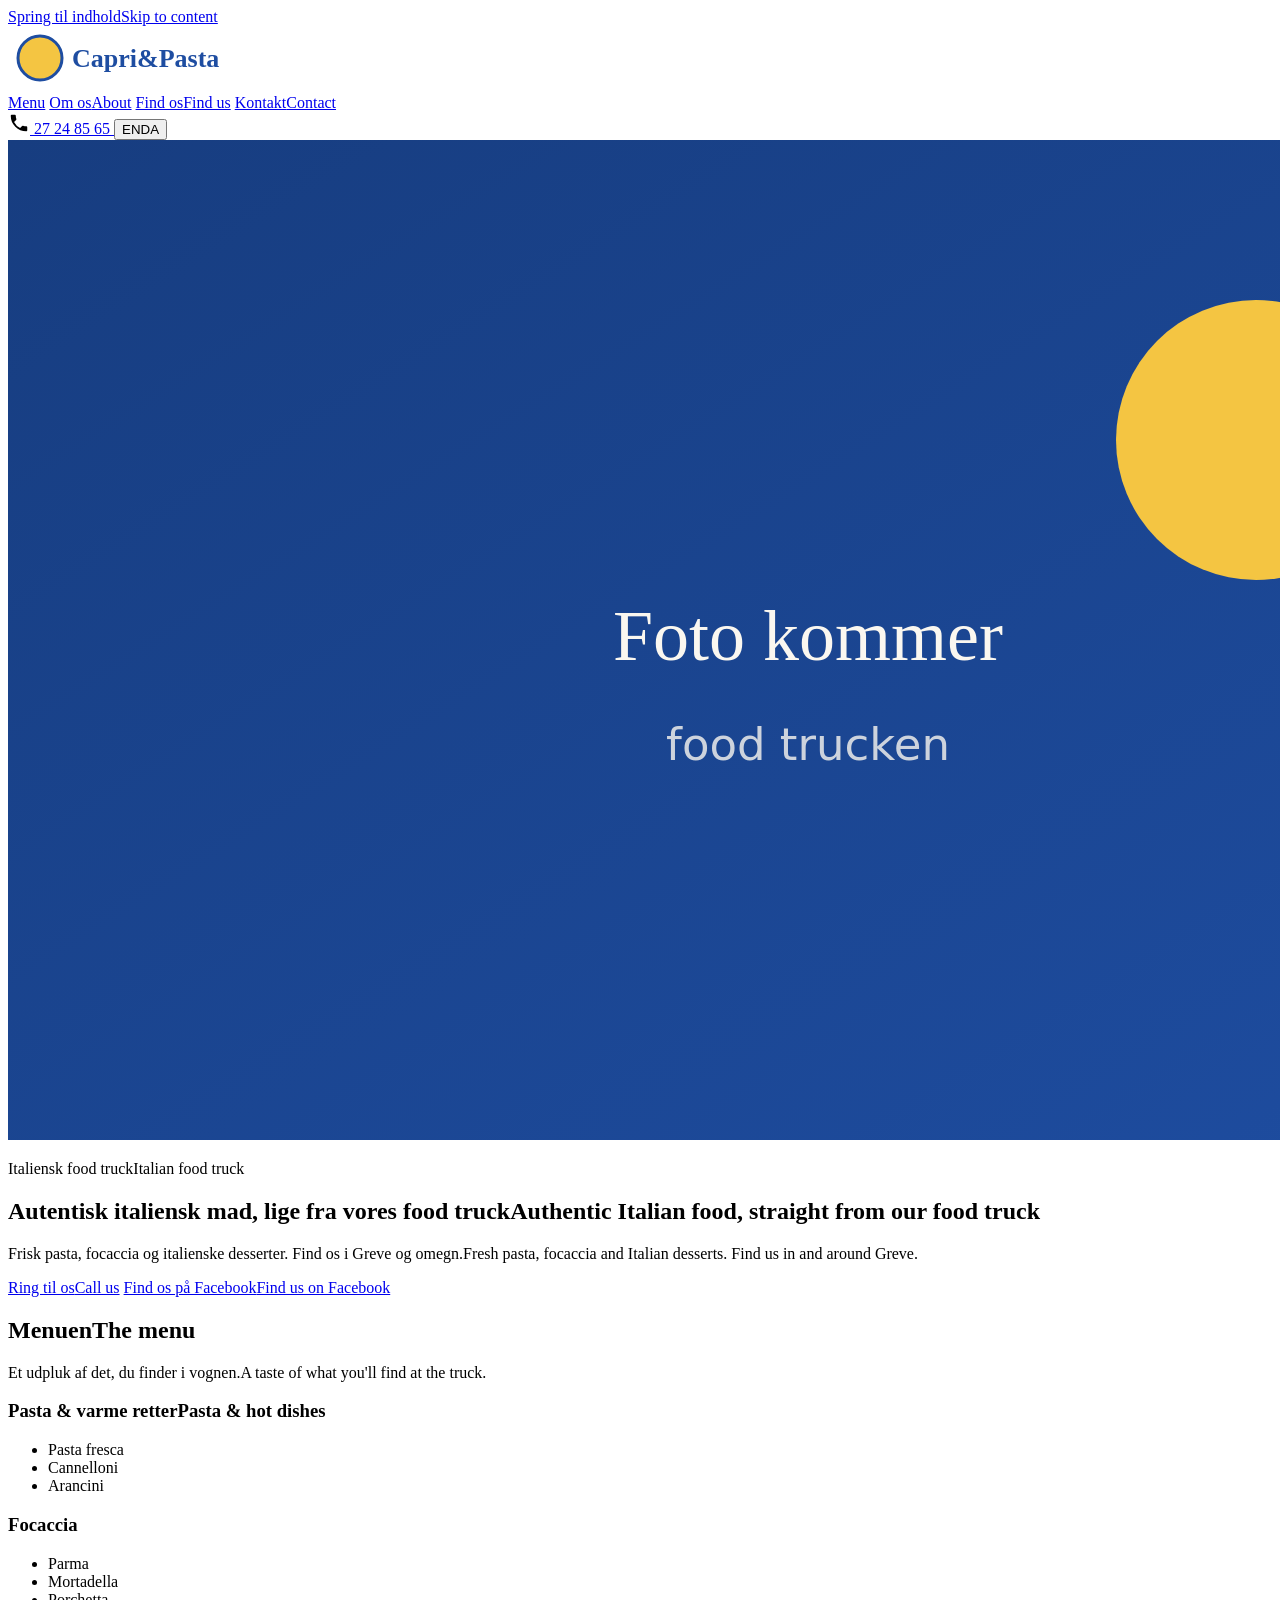
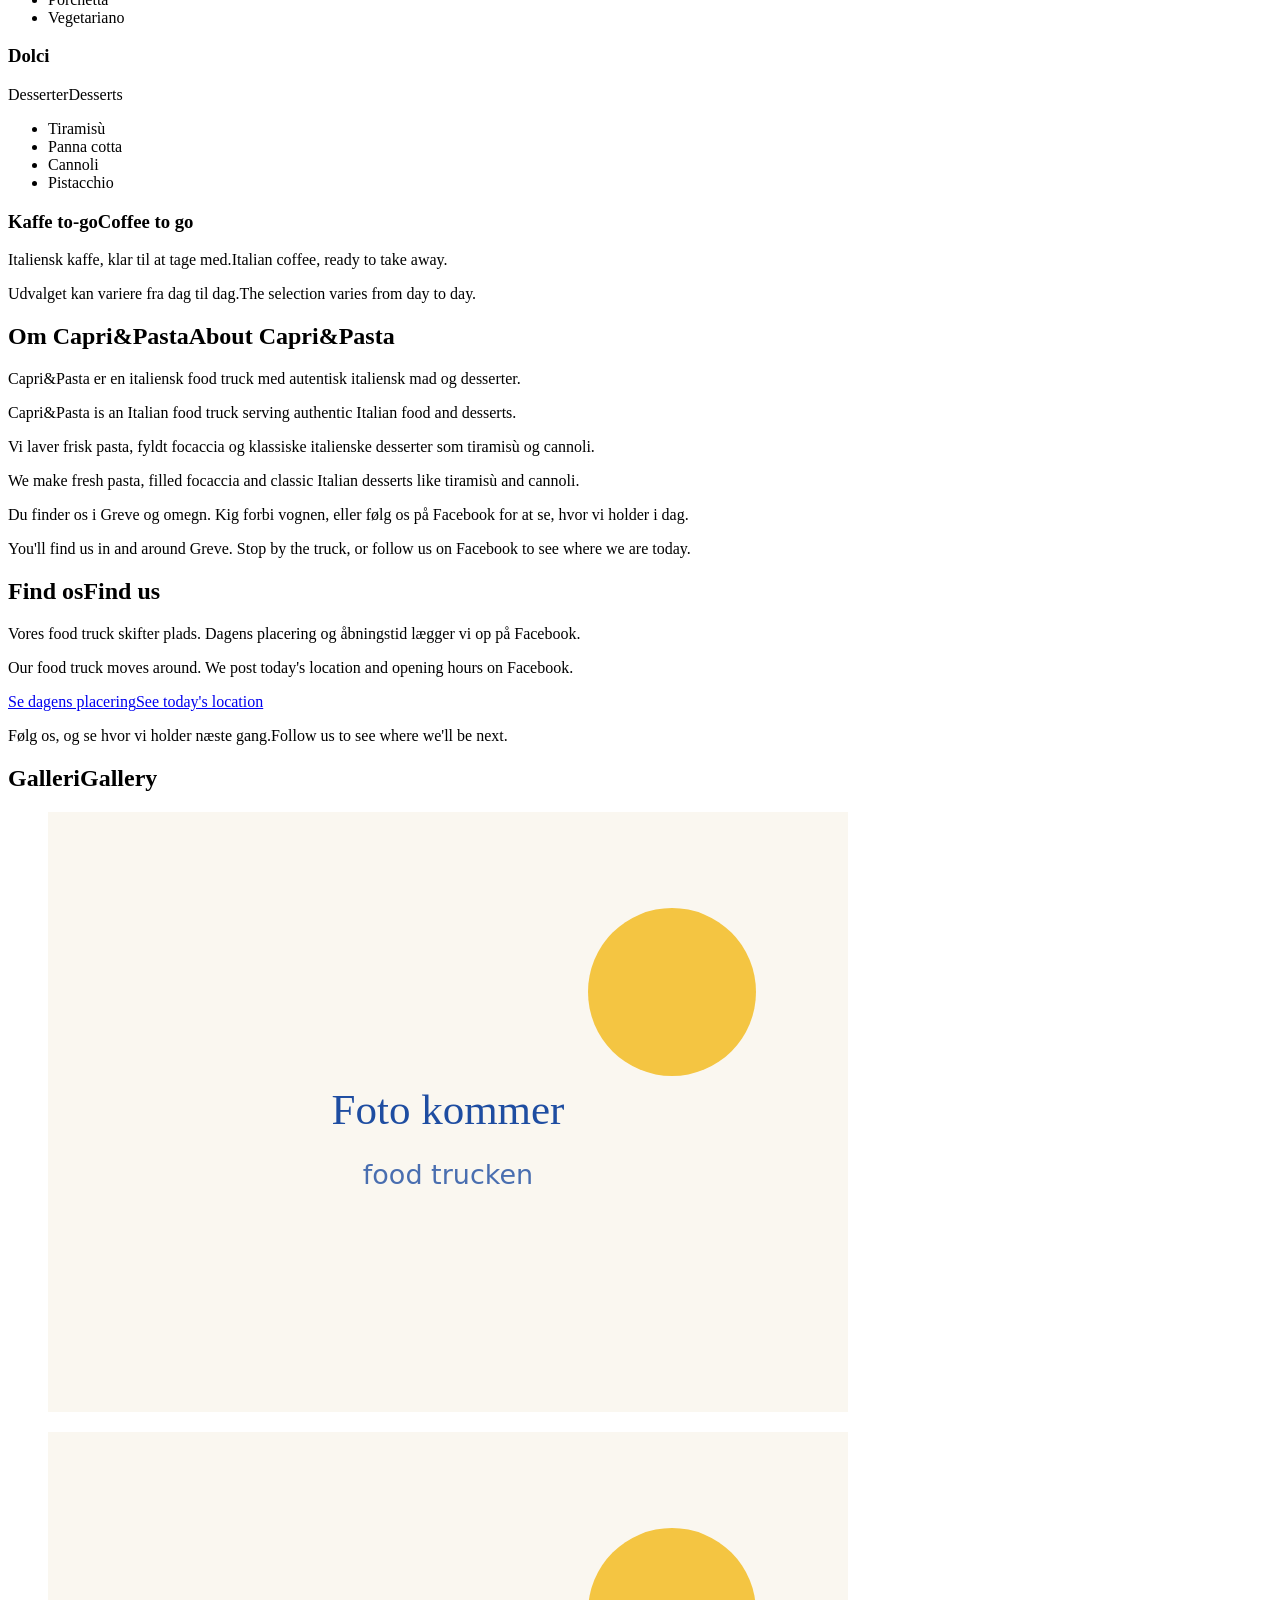
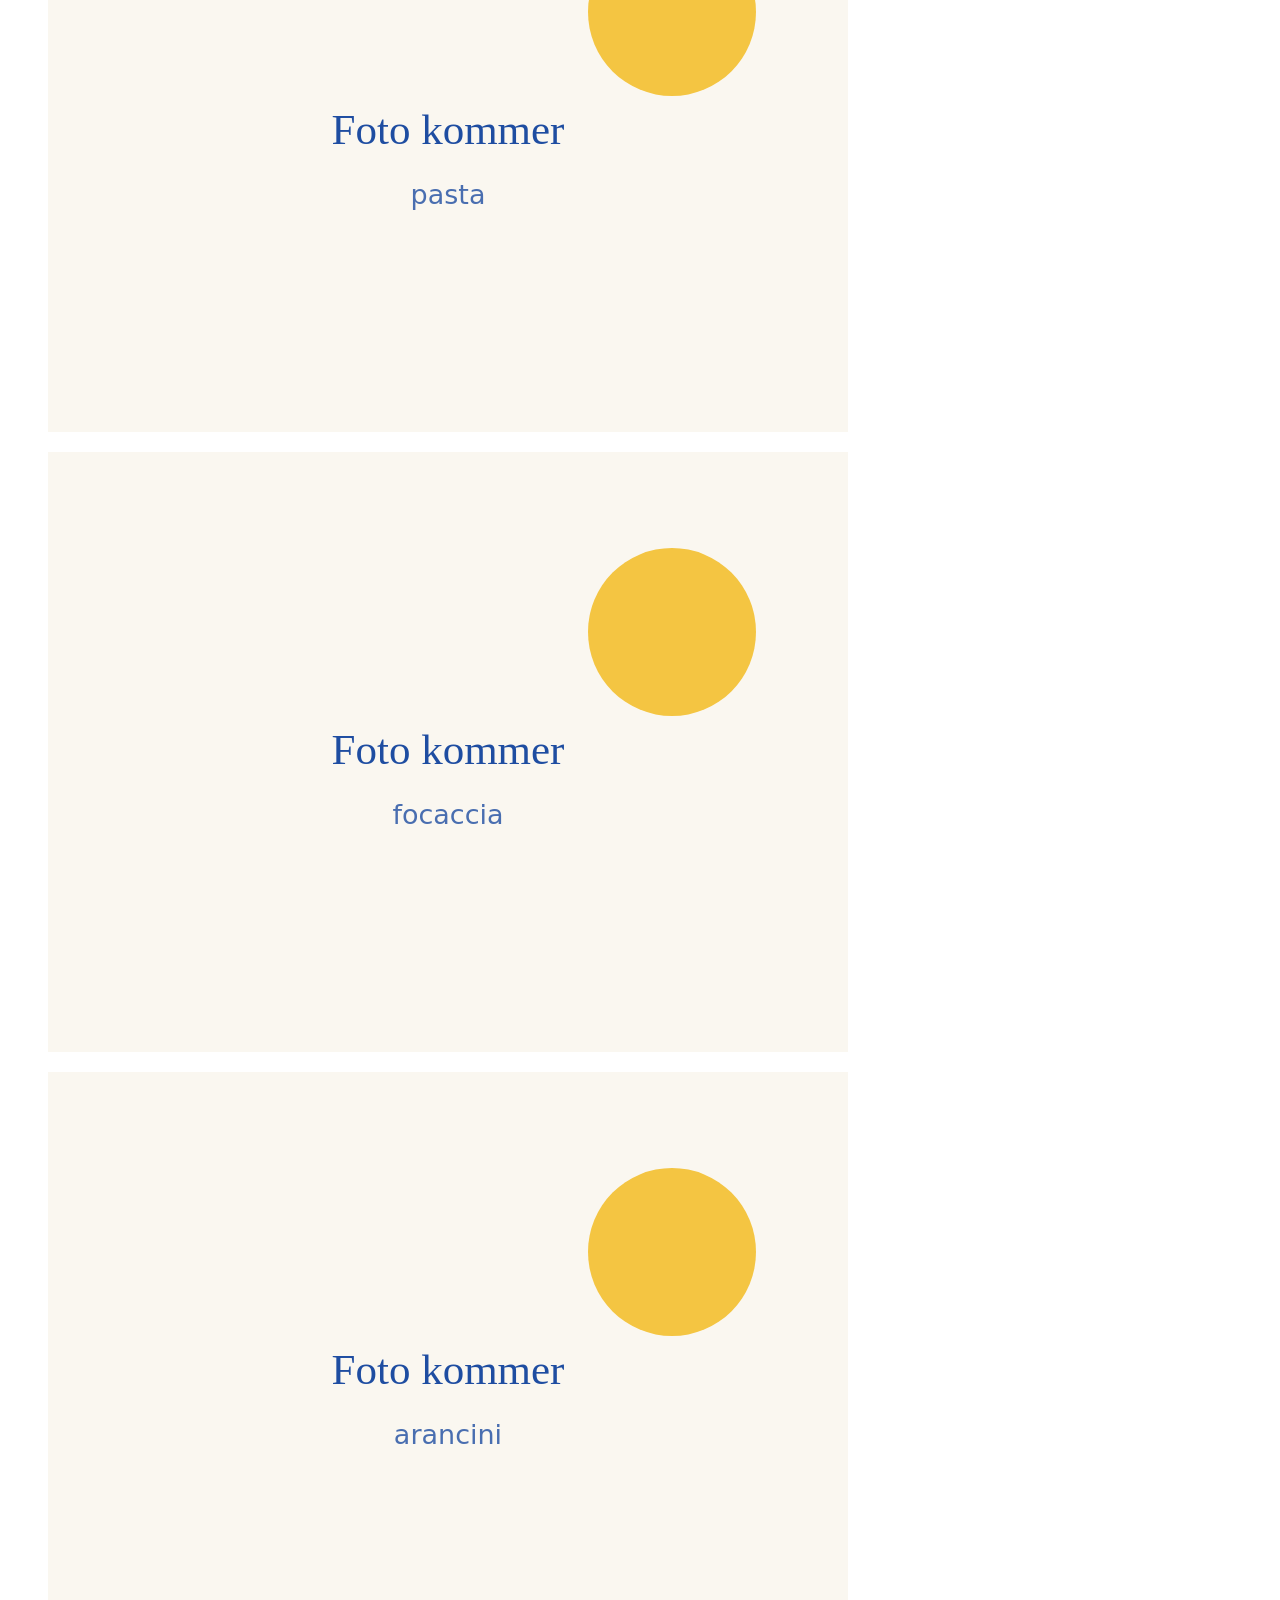
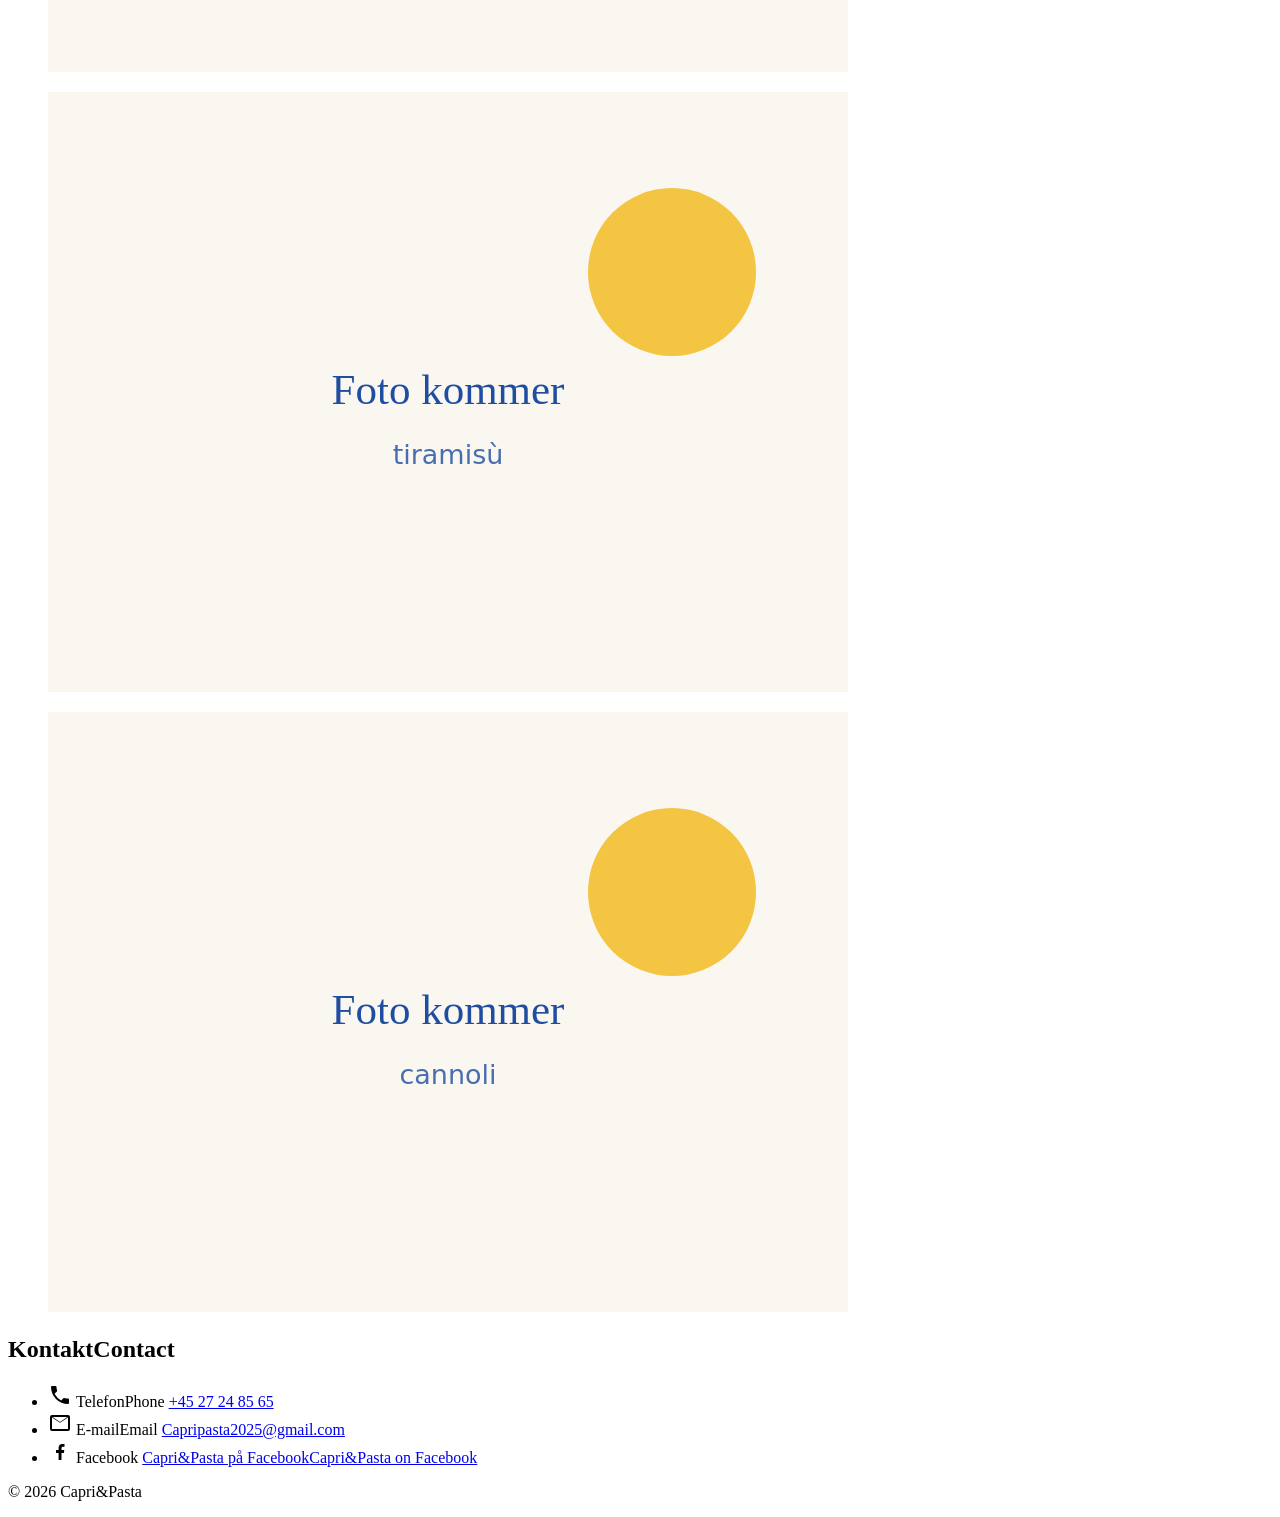
==== index.html @ 18b712d0 "feat: add bilingual landing page markup Co-Authored-By: Claude Fable 5.1 <noreply@anthropic.com>" ====
<!DOCTYPE html>
<html lang="da">
<head>
  <meta charset="utf-8">
  <meta name="viewport" content="width=device-width, initial-scale=1">
  <script>
    (function () {
      var l = null;
      try { l = localStorage.getItem('capripasta-lang'); } catch (e) {}
      if (l !== 'da' && l !== 'en') {
        l = (navigator.language || '').toLowerCase().indexOf('da') === 0 ? 'da' : 'en';
      }
      document.documentElement.lang = l;
    })();
  </script>
  <title data-da="Capri&amp;Pasta · Italiensk food truck i Greve og omegn" data-en="Capri&amp;Pasta · Italian food truck in and around Greve">Capri&amp;Pasta · Italiensk food truck i Greve og omegn</title>
  <meta name="description" content="Autentisk italiensk mad og desserter fra vores food truck. Frisk pasta, focaccia, tiramisù og kaffe to-go. Find dagens placering på Facebook." data-da="Autentisk italiensk mad og desserter fra vores food truck. Frisk pasta, focaccia, tiramisù og kaffe to-go. Find dagens placering på Facebook." data-en="Authentic Italian food and desserts from our food truck. Fresh pasta, focaccia, tiramisù and coffee to go. Find today's location on Facebook." data-i18n-attr="content">
  <meta name="theme-color" content="#1e4da1">
  <link rel="canonical" href="https://rado81.github.io/CapriOgPasta/">
  <link rel="icon" href="assets/img/favicon.svg" type="image/svg+xml">
  <meta property="og:type" content="website">
  <meta property="og:title" content="Capri&amp;Pasta · Italiensk food truck i Greve og omegn">
  <meta property="og:description" content="Autentisk italiensk mad og desserter fra vores food truck. Frisk pasta, focaccia, tiramisù og kaffe to-go. Find dagens placering på Facebook.">
  <meta property="og:url" content="https://rado81.github.io/CapriOgPasta/">
  <meta property="og:image" content="https://rado81.github.io/CapriOgPasta/assets/img/og-image.png">
  <meta property="og:image:width" content="1200">
  <meta property="og:image:height" content="630">
  <meta property="og:locale" content="da_DK">
  <meta property="og:locale:alternate" content="en_GB">
  <meta name="twitter:card" content="summary_large_image">
  <link rel="stylesheet" href="styles.css">
  <script src="script.js" defer></script>
  <script type="application/ld+json">
  {
    "@context": "https://schema.org",
    "@type": "FoodEstablishment",
    "name": "Capri&Pasta",
    "servesCuisine": "Italian",
    "telephone": "+4527248565",
    "email": "Capripasta2025@gmail.com",
    "url": "https://rado81.github.io/CapriOgPasta/",
    "image": "https://rado81.github.io/CapriOgPasta/assets/img/og-image.png",
    "areaServed": "Greve, Denmark",
    "sameAs": ["https://www.facebook.com/p/CapriPasta-61577987039291/"]
  }
  </script>
</head>
<body id="top">
  <a class="skip-link" href="#main"><span lang="da">Spring til indhold</span><span lang="en">Skip to content</span></a>
  <div class="tricolore" aria-hidden="true"></div>

  <header class="site-header">
    <div class="container header-inner">
      <a class="brand" href="#top"><img src="assets/img/logo.svg" alt="Capri&amp;Pasta" width="240" height="64"></a>
      <nav class="site-nav" aria-label="Menu">
        <a href="#menu">Menu</a>
        <a href="#om-os"><span lang="da">Om os</span><span lang="en">About</span></a>
        <a href="#find-os"><span lang="da">Find os</span><span lang="en">Find us</span></a>
        <a href="#kontakt"><span lang="da">Kontakt</span><span lang="en">Contact</span></a>
      </nav>
      <div class="header-actions">
        <a class="phone-link" href="tel:+4527248565">
          <svg class="icon" aria-hidden="true" viewBox="0 0 24 24" width="22" height="22"><path d="M6.6 10.8a15.1 15.1 0 0 0 6.6 6.6l2.2-2.2a1 1 0 0 1 1-.25 11.4 11.4 0 0 0 3.6.6 1 1 0 0 1 1 1V20a1 1 0 0 1-1 1A17 17 0 0 1 3 4a1 1 0 0 1 1-1h3.5a1 1 0 0 1 1 1 11.4 11.4 0 0 0 .6 3.6 1 1 0 0 1-.25 1z"/></svg>
          <span class="phone-text">27 24 85 65</span>
        </a>
        <button id="lang-toggle" class="lang-toggle" type="button" aria-label="Switch to English" data-da="Switch to English" data-en="Skift til dansk" data-i18n-attr="aria-label"><span lang="da">EN</span><span lang="en">DA</span></button>
      </div>
    </div>
  </header>

  <main id="main">
    <section class="hero" aria-labelledby="hero-title">
      <img class="hero-img" src="assets/img/hero.svg" alt="Capri&amp;Pasta food trucken" data-da="Capri&amp;Pasta food trucken" data-en="The Capri&amp;Pasta food truck" data-i18n-attr="alt" width="1600" height="1000">
      <div class="hero-overlay" aria-hidden="true"></div>
      <div class="container hero-content">
        <p class="eyebrow"><span lang="da">Italiensk food truck</span><span lang="en">Italian food truck</span></p>
        <h1 id="hero-title"><span lang="da">Autentisk italiensk mad, lige fra vores food truck</span><span lang="en">Authentic Italian food, straight from our food truck</span></h1>
        <p class="hero-sub"><span lang="da">Frisk pasta, focaccia og italienske desserter. Find os i Greve og omegn.</span><span lang="en">Fresh pasta, focaccia and Italian desserts. Find us in and around Greve.</span></p>
        <div class="hero-actions">
          <a class="btn btn-primary" href="tel:+4527248565"><span lang="da">Ring til os</span><span lang="en">Call us</span></a>
          <a class="btn btn-secondary" href="https://www.facebook.com/p/CapriPasta-61577987039291/" target="_blank" rel="noopener"><span lang="da">Find os på Facebook</span><span lang="en">Find us on Facebook</span></a>
        </div>
      </div>
    </section>

    <section id="menu" class="section section-menu" aria-labelledby="menu-title">
      <div class="container">
        <h2 id="menu-title"><span lang="da">Menuen</span><span lang="en">The menu</span></h2>
        <p class="section-intro"><span lang="da">Et udpluk af det, du finder i vognen.</span><span lang="en">A taste of what you'll find at the truck.</span></p>
        <div class="menu-grid">
          <article class="card">
            <h3><span lang="da">Pasta &amp; varme retter</span><span lang="en">Pasta &amp; hot dishes</span></h3>
            <ul class="dish-list">
              <li>Pasta fresca</li>
              <li>Cannelloni</li>
              <li>Arancini</li>
            </ul>
          </article>
          <article class="card">
            <h3>Focaccia</h3>
            <ul class="dish-list">
              <li>Parma</li>
              <li>Mortadella</li>
              <li>Porchetta</li>
              <li>Vegetariano</li>
            </ul>
          </article>
          <article class="card">
            <h3>Dolci</h3>
            <p class="card-subtitle"><span lang="da">Desserter</span><span lang="en">Desserts</span></p>
            <ul class="dish-list">
              <li>Tiramisù</li>
              <li>Panna cotta</li>
              <li>Cannoli</li>
              <li>Pistacchio</li>
            </ul>
          </article>
          <article class="card">
            <h3><span lang="da">Kaffe to-go</span><span lang="en">Coffee to go</span></h3>
            <p><span lang="da">Italiensk kaffe, klar til at tage med.</span><span lang="en">Italian coffee, ready to take away.</span></p>
          </article>
        </div>
        <p class="footnote"><span lang="da">Udvalget kan variere fra dag til dag.</span><span lang="en">The selection varies from day to day.</span></p>
      </div>
    </section>

    <section id="om-os" class="section section-about" aria-labelledby="about-title">
      <div class="container narrow">
        <h2 id="about-title"><span lang="da">Om Capri&amp;Pasta</span><span lang="en">About Capri&amp;Pasta</span></h2>
        <p lang="da">Capri&amp;Pasta er en italiensk food truck med autentisk italiensk mad og desserter.</p>
        <p lang="en">Capri&amp;Pasta is an Italian food truck serving authentic Italian food and desserts.</p>
        <p lang="da">Vi laver frisk pasta, fyldt focaccia og klassiske italienske desserter som tiramisù og cannoli.</p>
        <p lang="en">We make fresh pasta, filled focaccia and classic Italian desserts like tiramisù and cannoli.</p>
        <p lang="da">Du finder os i Greve og omegn. Kig forbi vognen, eller følg os på Facebook for at se, hvor vi holder i dag.</p>
        <p lang="en">You'll find us in and around Greve. Stop by the truck, or follow us on Facebook to see where we are today.</p>
        <!-- Confirm with the owner before enabling these two lines (private events / arrangement):
        <p lang="da">Vi kommer også gerne ud til dit arrangement. Ring eller skriv til os.</p>
        <p lang="en">We also come out to private events. Call or write to us.</p>
        -->
      </div>
    </section>

    <section id="find-os" class="section section-find" aria-labelledby="find-title">
      <div class="container narrow center">
        <h2 id="find-title"><span lang="da">Find os</span><span lang="en">Find us</span></h2>
        <p lang="da">Vores food truck skifter plads. Dagens placering og åbningstid lægger vi op på Facebook.</p>
        <p lang="en">Our food truck moves around. We post today's location and opening hours on Facebook.</p>
        <a class="btn btn-primary" href="https://www.facebook.com/p/CapriPasta-61577987039291/" target="_blank" rel="noopener"><span lang="da">Se dagens placering</span><span lang="en">See today's location</span></a>
        <p class="small"><span lang="da">Følg os, og se hvor vi holder næste gang.</span><span lang="en">Follow us to see where we'll be next.</span></p>
      </div>
    </section>

    <section id="galleri" class="section section-gallery" aria-labelledby="gallery-title">
      <div class="container">
        <h2 id="gallery-title"><span lang="da">Galleri</span><span lang="en">Gallery</span></h2>
        <div class="gallery-grid">
          <figure><img src="assets/img/gallery-1.svg" alt="Capri&amp;Pasta food trucken" data-da="Capri&amp;Pasta food trucken" data-en="The Capri&amp;Pasta food truck" data-i18n-attr="alt" width="800" height="600" loading="lazy"></figure>
          <figure><img src="assets/img/gallery-2.svg" alt="Frisk pasta" data-da="Frisk pasta" data-en="Fresh pasta" data-i18n-attr="alt" width="800" height="600" loading="lazy"></figure>
          <figure><img src="assets/img/gallery-3.svg" alt="Focaccia" width="800" height="600" loading="lazy"></figure>
          <figure><img src="assets/img/gallery-4.svg" alt="Arancini" width="800" height="600" loading="lazy"></figure>
          <figure><img src="assets/img/gallery-5.svg" alt="Tiramisù" width="800" height="600" loading="lazy"></figure>
          <figure><img src="assets/img/gallery-6.svg" alt="Cannoli" width="800" height="600" loading="lazy"></figure>
        </div>
      </div>
    </section>

    <section id="kontakt" class="section section-contact" aria-labelledby="contact-title">
      <div class="container narrow">
        <h2 id="contact-title"><span lang="da">Kontakt</span><span lang="en">Contact</span></h2>
        <ul class="contact-list">
          <li>
            <svg class="icon" aria-hidden="true" viewBox="0 0 24 24" width="24" height="24"><path d="M6.6 10.8a15.1 15.1 0 0 0 6.6 6.6l2.2-2.2a1 1 0 0 1 1-.25 11.4 11.4 0 0 0 3.6.6 1 1 0 0 1 1 1V20a1 1 0 0 1-1 1A17 17 0 0 1 3 4a1 1 0 0 1 1-1h3.5a1 1 0 0 1 1 1 11.4 11.4 0 0 0 .6 3.6 1 1 0 0 1-.25 1z"/></svg>
            <span class="contact-label"><span lang="da">Telefon</span><span lang="en">Phone</span></span>
            <a href="tel:+4527248565">+45 27 24 85 65</a>
          </li>
          <li>
            <svg class="icon" aria-hidden="true" viewBox="0 0 24 24" width="24" height="24"><path d="M2 6a2 2 0 0 1 2-2h16a2 2 0 0 1 2 2v12a2 2 0 0 1-2 2H4a2 2 0 0 1-2-2V6zm2 .4V18h16V6.4l-8 5.3-8-5.3zM4.6 6l7.4 4.9L19.4 6H4.6z"/></svg>
            <span class="contact-label"><span lang="da">E-mail</span><span lang="en">Email</span></span>
            <a href="mailto:Capripasta2025@gmail.com">Capripasta2025@gmail.com</a>
          </li>
          <li>
            <svg class="icon" aria-hidden="true" viewBox="0 0 24 24" width="24" height="24"><path d="M13.5 21v-7h2.4l.4-3h-2.8V9.2c0-.9.3-1.5 1.5-1.5h1.5V5.1c-.3 0-1.2-.1-2.2-.1-2.2 0-3.7 1.3-3.7 3.8V11H8v3h2.6v7h2.9z"/></svg>
            <span class="contact-label">Facebook</span>
            <a href="https://www.facebook.com/p/CapriPasta-61577987039291/" target="_blank" rel="noopener"><span lang="da">Capri&amp;Pasta på Facebook</span><span lang="en">Capri&amp;Pasta on Facebook</span></a>
          </li>
        </ul>
        <!-- CVR: uncomment and fill in when the owner supplies the number
        <p class="cvr">CVR: 00000000</p>
        -->
      </div>
    </section>
  </main>

  <footer class="site-footer">
    <div class="container">
      <p>© <span id="year">2026</span> Capri&amp;Pasta</p>
    </div>
  </footer>
</body>
</html>
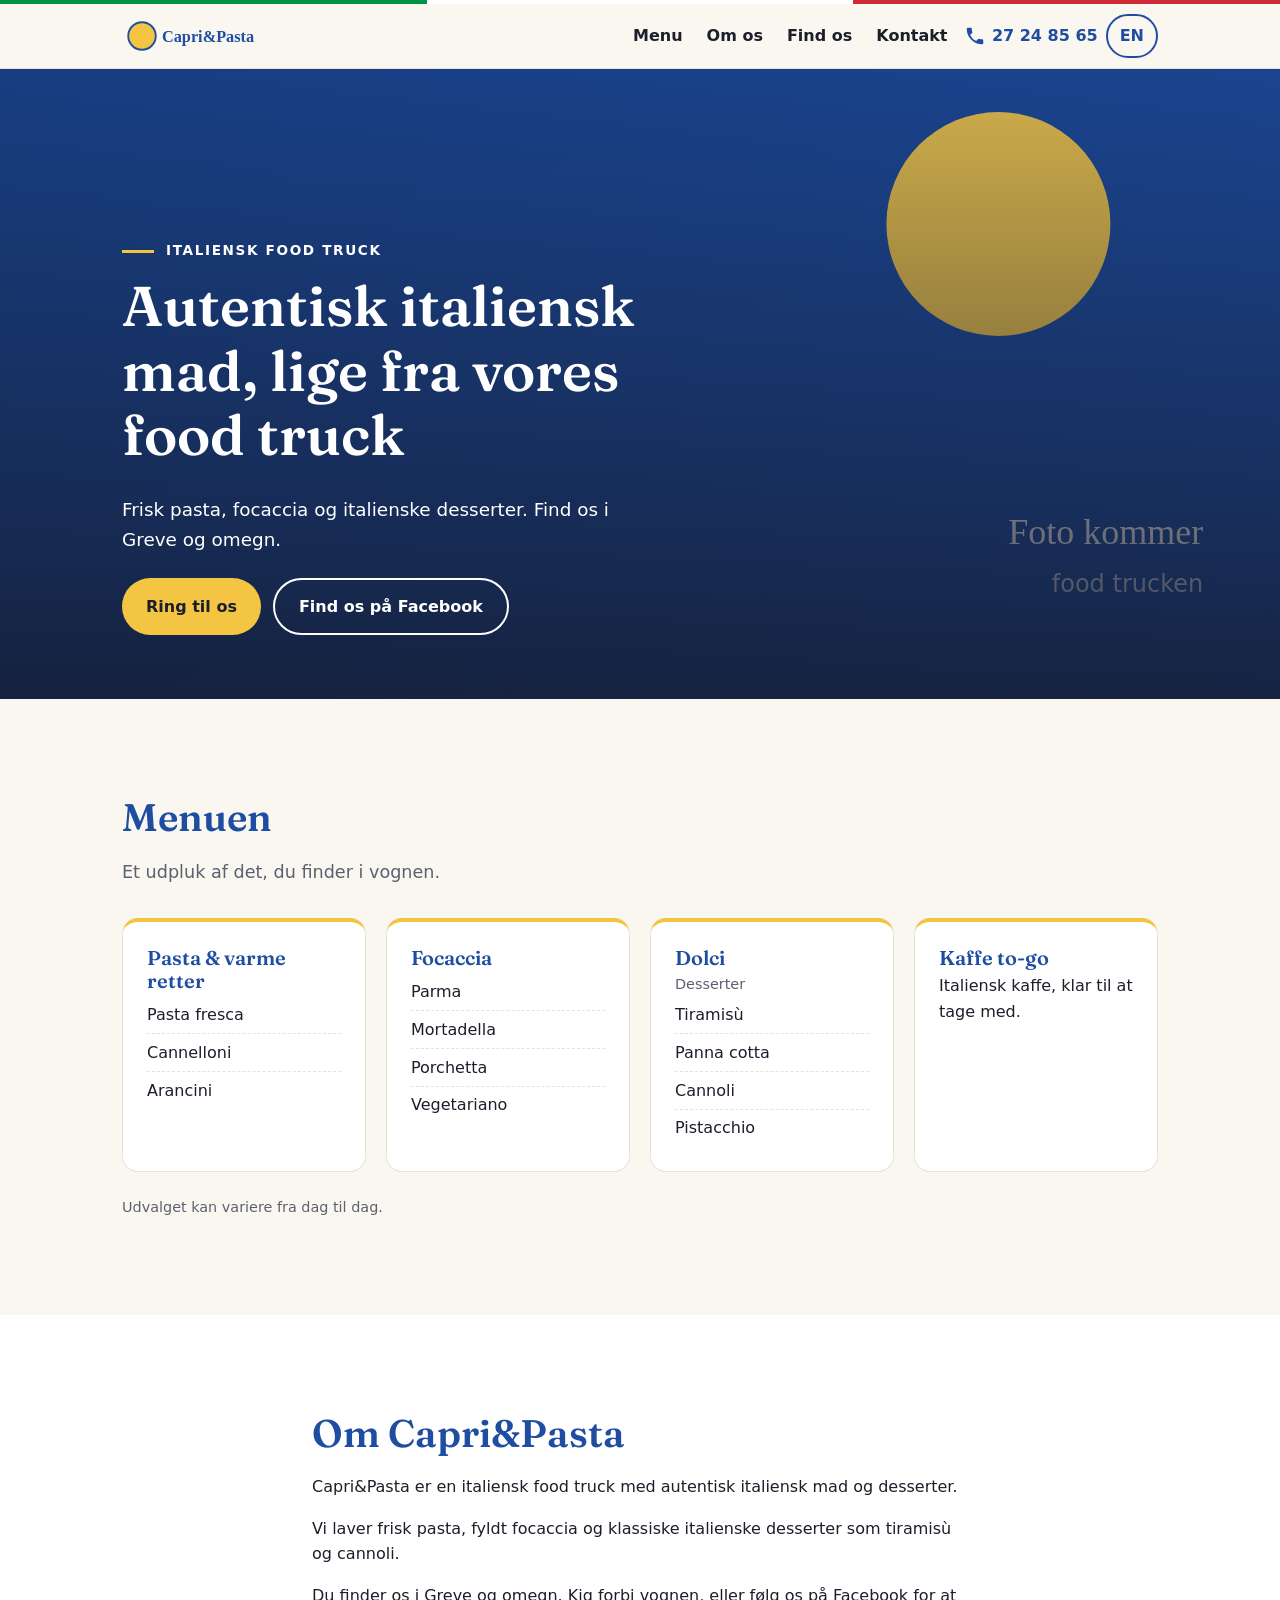
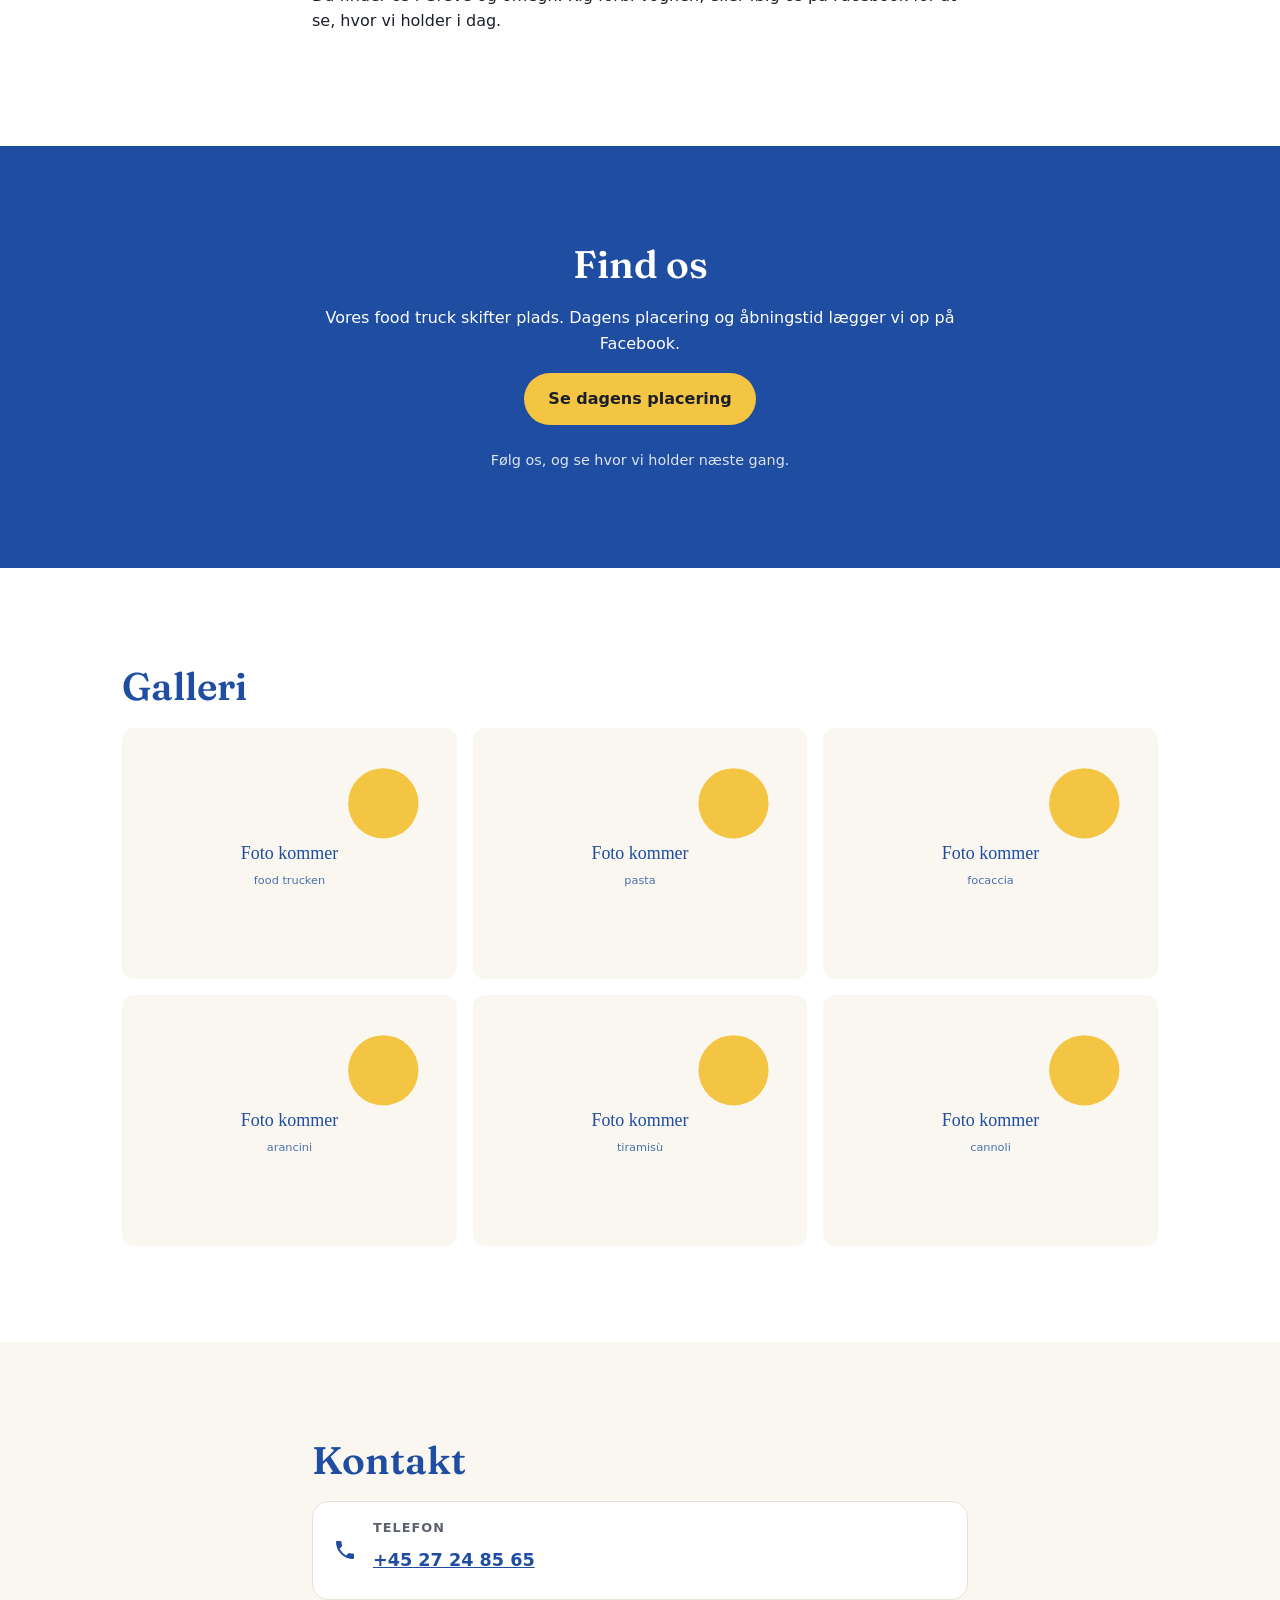
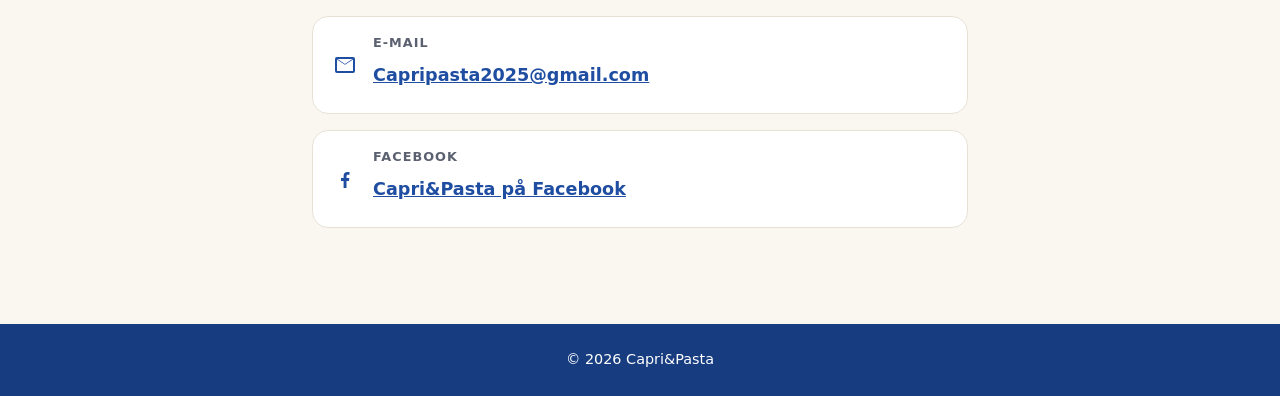
==== commit aabc59c8: "feat: open in Danish on every first visit Co-Authored-By: Claude Fable 5.1 <noreply@anthropic.com>" ====
--- a/index.html
+++ b/index.html
@@ -7,9 +7,7 @@
     (function () {
       var l = null;
       try { l = localStorage.getItem('capripasta-lang'); } catch (e) {}
-      if (l !== 'da' && l !== 'en') {
-        l = (navigator.language || '').toLowerCase().indexOf('da') === 0 ? 'da' : 'en';
-      }
+      if (l !== 'da' && l !== 'en') { l = 'da'; }
       document.documentElement.lang = l;
     })();
   </script>
--- a/styles.css
+++ b/styles.css
@@ -0,0 +1,270 @@
+/* Capri&Pasta landing page. Order: tokens, font, language rules, base, header, hero, buttons, sections, cards, gallery, contact, footer, breakpoints. */
+
+:root {
+  --blue: #1e4da1;
+  --blue-dark: #173d80;
+  --lemon: #f4c542;
+  --green: #009246;
+  --red: #ce2b37;
+  --bg: #faf7f0;
+  --surface: #ffffff;
+  --line: #e8e2d6;
+  --text: #1b1f2a;
+  --muted: #5b6170;
+  --radius: 16px;
+  --container: 1100px;
+  --font-display: "Fraunces", Georgia, "Times New Roman", serif;
+  --font-body: system-ui, -apple-system, "Segoe UI", Roboto, sans-serif;
+}
+
+@font-face {
+  font-family: "Fraunces";
+  src: url("assets/fonts/fraunces.woff2") format("woff2");
+  font-weight: 500 700;
+  font-style: normal;
+  font-display: swap;
+}
+
+/* Language switching: the inactive language is hidden. Both languages stay in the DOM. */
+html[lang="da"] [lang="en"],
+html[lang="en"] [lang="da"] { display: none !important; }
+
+/* Base */
+*, *::before, *::after { box-sizing: border-box; }
+html { scroll-padding-top: 5rem; }
+@media (prefers-reduced-motion: no-preference) {
+  html { scroll-behavior: smooth; }
+}
+body {
+  margin: 0;
+  font-family: var(--font-body);
+  font-size: 1rem;
+  line-height: 1.6;
+  color: var(--text);
+  background: var(--bg);
+}
+img { max-width: 100%; height: auto; display: block; }
+h1, h2, h3 { font-family: var(--font-display); font-weight: 600; line-height: 1.15; margin: 0 0 0.5em; }
+h1 { font-size: clamp(2.2rem, 5vw, 3.5rem); }
+h2 { font-size: clamp(1.7rem, 3.5vw, 2.4rem); color: var(--blue); }
+h3 { font-size: 1.25rem; }
+p { margin: 0 0 1rem; }
+a { color: var(--blue); }
+:focus-visible { outline: 3px solid var(--blue); outline-offset: 3px; }
+.hero :focus-visible,
+.section-find :focus-visible { outline-color: #fff; }
+
+.container { width: 100%; max-width: var(--container); margin: 0 auto; padding: 0 1.25rem; }
+.container.narrow { max-width: 720px; }
+.center { text-align: center; }
+
+/* Skip link: visible only when focused */
+.skip-link {
+  position: absolute;
+  top: -100px;
+  left: 1rem;
+  z-index: 100;
+  padding: 0.6rem 1rem;
+  border-radius: 999px;
+  background: var(--lemon);
+  color: var(--text);
+  font-weight: 700;
+  text-decoration: none;
+}
+.skip-link:focus { top: 1rem; }
+
+/* Tricolore line + sticky header */
+.tricolore {
+  height: 4px;
+  background: linear-gradient(90deg, var(--green) 0 33.33%, #fff 33.33% 66.66%, var(--red) 66.66% 100%);
+}
+.site-header {
+  position: sticky;
+  top: 0;
+  z-index: 50;
+  background: rgba(250, 247, 240, 0.94);
+  backdrop-filter: blur(8px);
+  border-bottom: 1px solid var(--line);
+}
+.header-inner { display: flex; align-items: center; gap: 1rem; min-height: 64px; }
+.brand { display: inline-flex; }
+.brand img { width: 150px; height: 40px; }
+.site-nav { display: none; gap: 1.5rem; margin-left: auto; }
+.site-nav a { color: var(--text); font-weight: 600; text-decoration: none; }
+.site-nav a:hover { color: var(--blue); }
+.header-actions { display: flex; align-items: center; gap: 0.5rem; margin-left: auto; }
+.phone-link {
+  display: inline-flex;
+  align-items: center;
+  justify-content: center;
+  gap: 0.4rem;
+  min-width: 44px;
+  min-height: 44px;
+  color: var(--blue);
+  font-weight: 700;
+  text-decoration: none;
+}
+.icon { width: 24px; height: 24px; fill: currentColor; flex-shrink: 0; }
+.phone-link .icon { width: 22px; height: 22px; }
+.lang-toggle {
+  min-width: 44px;
+  min-height: 44px;
+  padding: 0 0.75rem;
+  border: 2px solid var(--blue);
+  border-radius: 999px;
+  background: transparent;
+  color: var(--blue);
+  font: inherit;
+  font-weight: 700;
+  cursor: pointer;
+}
+.lang-toggle:hover { background: var(--blue); color: #fff; }
+
+/* Under 768 px the phone number text is hidden visually but stays readable for screen readers */
+@media (max-width: 767.98px) {
+  .phone-text {
+    position: absolute;
+    width: 1px;
+    height: 1px;
+    margin: -1px;
+    padding: 0;
+    overflow: hidden;
+    clip: rect(0, 0, 0, 0);
+    white-space: nowrap;
+    border: 0;
+  }
+}
+
+/* Hero */
+.hero {
+  position: relative;
+  display: flex;
+  align-items: flex-end;
+  min-height: 60vh;
+  overflow: hidden;
+  color: #fff;
+}
+.hero-img { position: absolute; inset: 0; width: 100%; height: 100%; object-fit: cover; }
+.hero-overlay {
+  position: absolute;
+  inset: 0;
+  background: linear-gradient(180deg, rgba(23, 61, 128, 0.15) 0%, rgba(20, 24, 40, 0.78) 100%);
+}
+.hero-content { position: relative; padding-top: 4rem; padding-bottom: 3rem; }
+.eyebrow {
+  margin-bottom: 0.75rem;
+  font-size: 0.85rem;
+  font-weight: 700;
+  letter-spacing: 0.12em;
+  text-transform: uppercase;
+}
+.eyebrow::before {
+  content: "";
+  display: inline-block;
+  width: 2rem;
+  height: 3px;
+  margin-right: 0.75rem;
+  vertical-align: middle;
+  background: var(--lemon);
+}
+.hero h1 { max-width: 16ch; color: #fff; }
+.hero-sub { max-width: 42ch; font-size: 1.15rem; }
+.hero-actions { display: flex; flex-wrap: wrap; gap: 0.75rem; margin-top: 1.5rem; }
+
+/* Buttons */
+.btn {
+  display: inline-flex;
+  align-items: center;
+  justify-content: center;
+  min-height: 44px;
+  padding: 0.85rem 1.5rem;
+  border-radius: 999px;
+  font-weight: 700;
+  text-decoration: none;
+  transition: background-color 150ms ease, color 150ms ease;
+}
+.btn-primary { background: var(--lemon); color: var(--text); }
+.btn-primary:hover { background: #e6b83c; }
+.btn-secondary { border: 2px solid #fff; background: transparent; color: #fff; }
+.btn-secondary:hover { background: #fff; color: var(--text); }
+
+/* Sections */
+.section { padding: 4rem 0; }
+.section-menu { background: var(--bg); }
+.section-about { background: var(--surface); }
+.section-find { background: var(--blue); color: #fff; }
+.section-find h2 { color: #fff; }
+.section-gallery { background: var(--surface); }
+.section-contact { background: var(--bg); }
+.section-intro { max-width: 50ch; margin-bottom: 2rem; color: var(--muted); font-size: 1.1rem; }
+.footnote, .small, .cvr { margin-top: 1.5rem; margin-bottom: 0; color: var(--muted); font-size: 0.9rem; }
+.section-find .small { color: rgba(255, 255, 255, 0.85); }
+
+/* Menu cards */
+.menu-grid { display: grid; grid-template-columns: 1fr; gap: 1.25rem; }
+.card {
+  padding: 1.5rem;
+  border: 1px solid var(--line);
+  border-top: 4px solid var(--lemon);
+  border-radius: var(--radius);
+  background: var(--surface);
+  transition: transform 150ms ease;
+}
+.card h3 { margin-bottom: 0.25rem; color: var(--blue); }
+.card p { margin-bottom: 0; }
+.card-subtitle { margin-bottom: 0.75rem; color: var(--muted); font-size: 0.9rem; }
+.dish-list { margin: 0; padding: 0; list-style: none; }
+.dish-list li { padding: 0.35rem 0; border-bottom: 1px dashed var(--line); }
+.dish-list li:last-child { border-bottom: 0; }
+@media (prefers-reduced-motion: no-preference) {
+  .card:hover { transform: translateY(-2px); }
+}
+
+/* Gallery */
+.gallery-grid { display: grid; grid-template-columns: repeat(2, 1fr); gap: 1rem; }
+.gallery-grid figure { margin: 0; }
+.gallery-grid img { width: 100%; aspect-ratio: 4 / 3; object-fit: cover; border-radius: 12px; }
+
+/* Contact */
+.contact-list { display: grid; gap: 1rem; margin: 0; padding: 0; list-style: none; }
+.contact-list li {
+  display: grid;
+  grid-template-columns: 28px 1fr;
+  column-gap: 0.75rem;
+  align-items: center;
+  padding: 1rem 1.25rem;
+  border: 1px solid var(--line);
+  border-radius: var(--radius);
+  background: var(--surface);
+}
+.contact-list .icon { grid-row: span 2; color: var(--blue); }
+.contact-label { font-size: 0.8rem; font-weight: 600; letter-spacing: 0.08em; text-transform: uppercase; color: var(--muted); }
+.contact-list a {
+  display: inline-flex;
+  align-items: center;
+  min-height: 44px;
+  font-size: 1.1rem;
+  font-weight: 600;
+  overflow-wrap: anywhere;
+}
+
+/* Footer */
+.site-footer { padding: 1.5rem 0; background: var(--blue-dark); color: #fff; font-size: 0.9rem; text-align: center; }
+.site-footer p { margin: 0; }
+
+/* Breakpoints */
+@media (min-width: 640px) {
+  .menu-grid { grid-template-columns: repeat(2, 1fr); }
+}
+@media (min-width: 768px) {
+  .container { padding: 0 2rem; }
+  .site-nav { display: flex; }
+  .header-actions { margin-left: 0; }
+  .hero { min-height: 70vh; }
+  .hero-content { padding-bottom: 4rem; }
+  .section { padding: 6rem 0; }
+  .gallery-grid { grid-template-columns: repeat(3, 1fr); }
+}
+@media (min-width: 1024px) {
+  .menu-grid { grid-template-columns: repeat(4, 1fr); }
+}
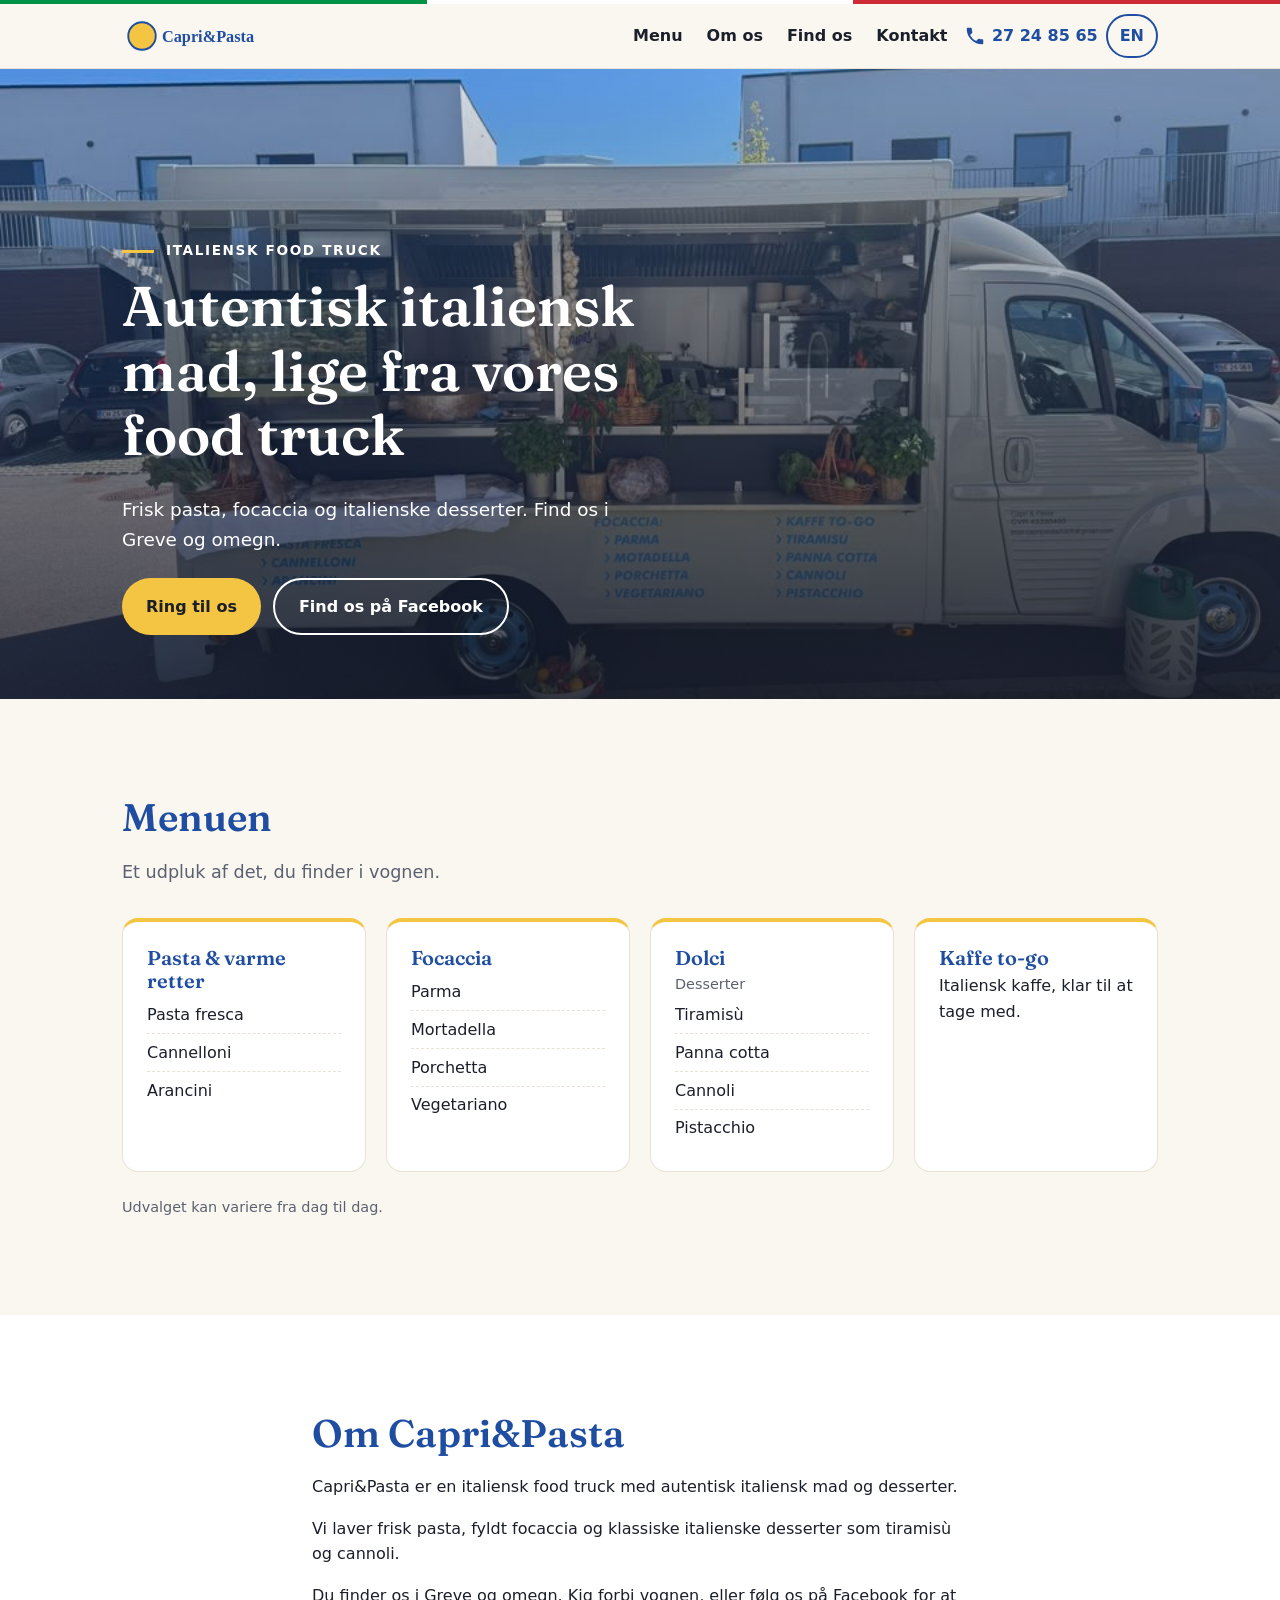
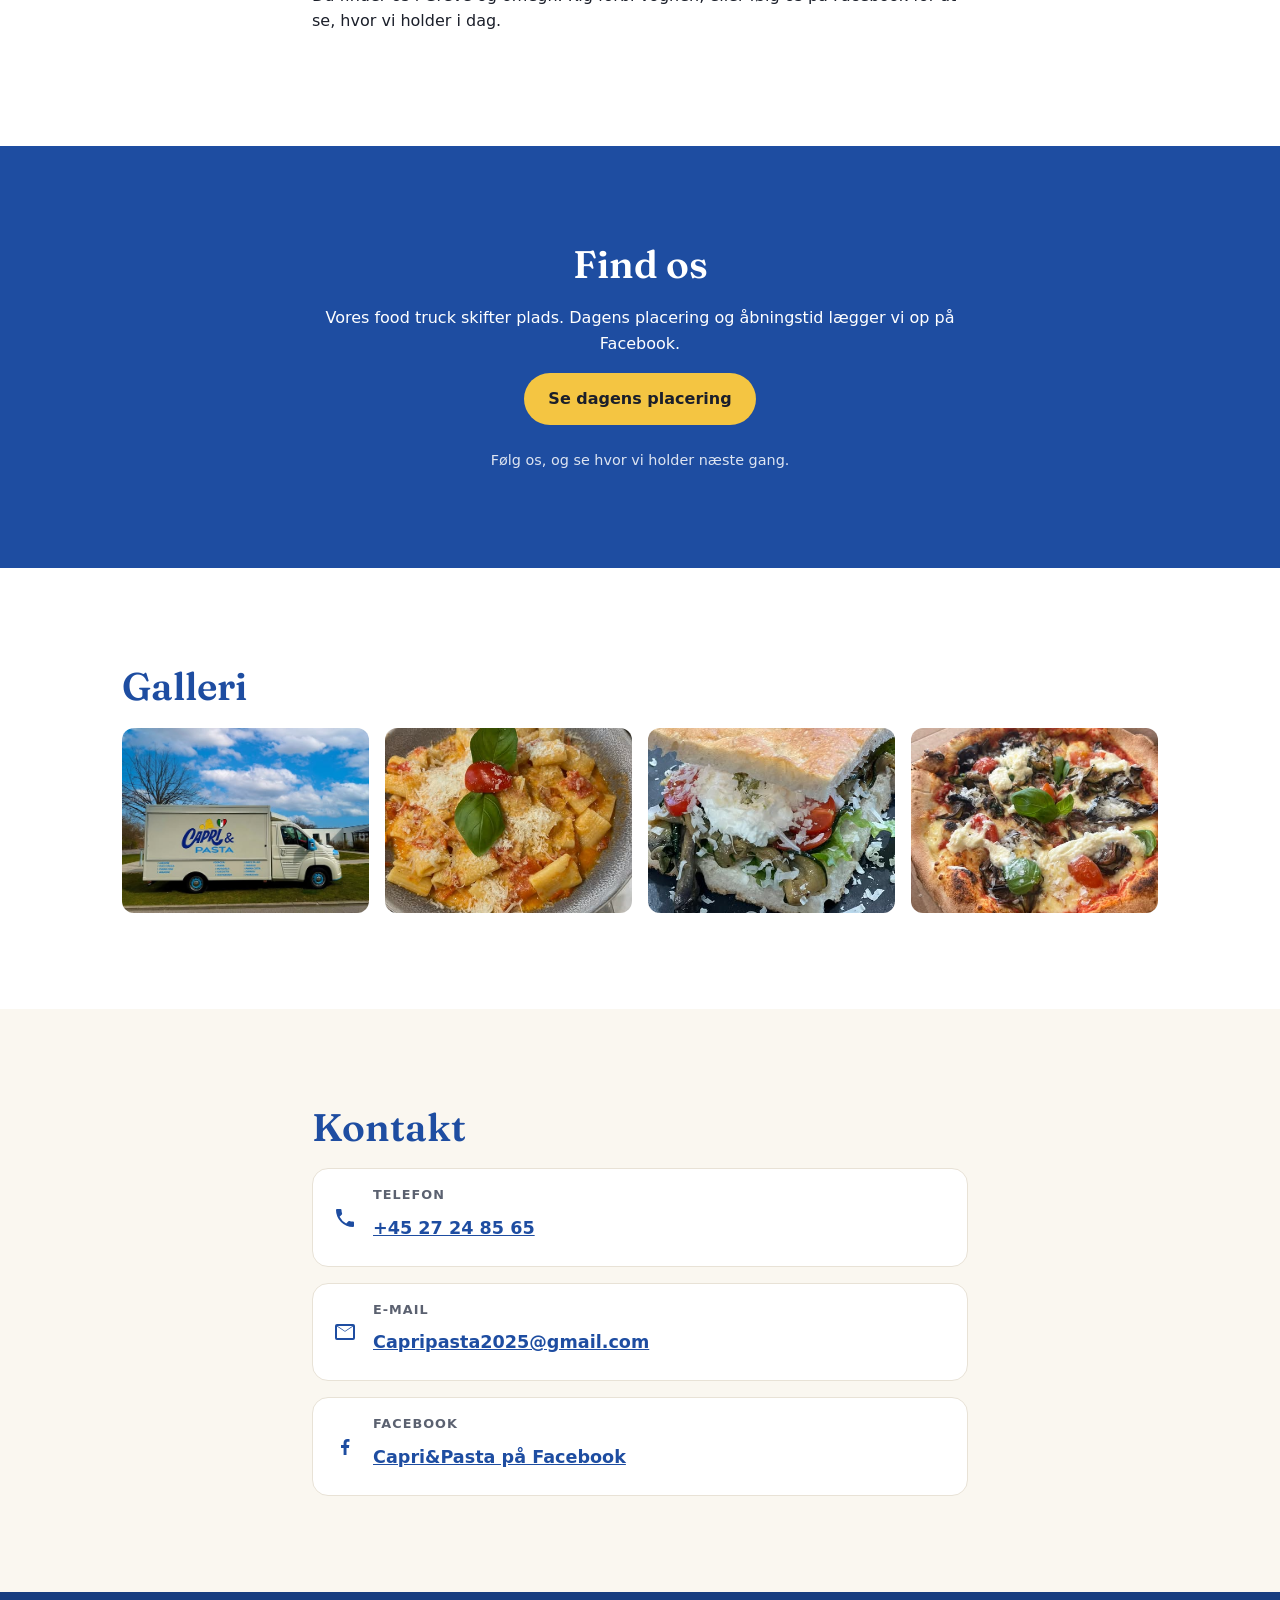
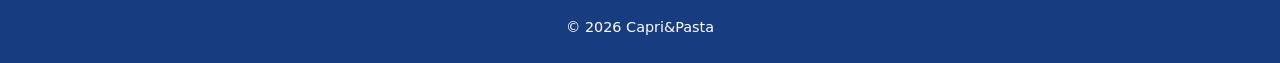
==== commit b08f897e: "feat: use the truck and food photos from the Facebook page Hero and four gallery tiles now use the o" ====
--- a/index.html
+++ b/index.html
@@ -68,7 +68,7 @@
 
   <main id="main">
     <section class="hero" aria-labelledby="hero-title">
-      <img class="hero-img" src="assets/img/hero.svg" alt="Capri&amp;Pasta food trucken" data-da="Capri&amp;Pasta food trucken" data-en="The Capri&amp;Pasta food truck" data-i18n-attr="alt" width="1600" height="1000">
+      <img class="hero-img" src="assets/img/hero.jpg" alt="Capri&amp;Pasta food trucken med åben serveringsside" data-da="Capri&amp;Pasta food trucken med åben serveringsside" data-en="The Capri&amp;Pasta food truck with its serving side open" data-i18n-attr="alt" width="960" height="720">
       <div class="hero-overlay" aria-hidden="true"></div>
       <div class="container hero-content">
         <p class="eyebrow"><span lang="da">Italiensk food truck</span><span lang="en">Italian food truck</span></p>
@@ -152,12 +152,10 @@
       <div class="container">
         <h2 id="gallery-title"><span lang="da">Galleri</span><span lang="en">Gallery</span></h2>
         <div class="gallery-grid">
-          <figure><img src="assets/img/gallery-1.svg" alt="Capri&amp;Pasta food trucken" data-da="Capri&amp;Pasta food trucken" data-en="The Capri&amp;Pasta food truck" data-i18n-attr="alt" width="800" height="600" loading="lazy"></figure>
-          <figure><img src="assets/img/gallery-2.svg" alt="Frisk pasta" data-da="Frisk pasta" data-en="Fresh pasta" data-i18n-attr="alt" width="800" height="600" loading="lazy"></figure>
-          <figure><img src="assets/img/gallery-3.svg" alt="Focaccia" width="800" height="600" loading="lazy"></figure>
-          <figure><img src="assets/img/gallery-4.svg" alt="Arancini" width="800" height="600" loading="lazy"></figure>
-          <figure><img src="assets/img/gallery-5.svg" alt="Tiramisù" width="800" height="600" loading="lazy"></figure>
-          <figure><img src="assets/img/gallery-6.svg" alt="Cannoli" width="800" height="600" loading="lazy"></figure>
+          <figure><img src="assets/img/gallery-1.jpg" alt="Capri&amp;Pasta food trucken set fra siden med logoet" data-da="Capri&amp;Pasta food trucken set fra siden med logoet" data-en="The Capri&amp;Pasta food truck seen from the side with the logo" data-i18n-attr="alt" width="590" height="443" loading="lazy"></figure>
+          <figure><img src="assets/img/gallery-2.jpg" alt="Rigatoni i tomatsauce med basilikum og parmesan" data-da="Rigatoni i tomatsauce med basilikum og parmesan" data-en="Rigatoni in tomato sauce with basil and parmesan" data-i18n-attr="alt" width="443" height="590" loading="lazy"></figure>
+          <figure><img src="assets/img/gallery-3.jpg" alt="Focaccia med grillede grøntsager og stracciatella" data-da="Focaccia med grillede grøntsager og stracciatella" data-en="Focaccia with grilled vegetables and stracciatella" data-i18n-attr="alt" width="443" height="590" loading="lazy"></figure>
+          <figure><img src="assets/img/gallery-4.jpg" alt="Pizza med aubergine, cherrytomater og basilikum" data-da="Pizza med aubergine, cherrytomater og basilikum" data-en="Pizza with aubergine, cherry tomatoes and basil" data-i18n-attr="alt" width="443" height="590" loading="lazy"></figure>
         </div>
       </div>
     </section>
--- a/styles.css
+++ b/styles.css
@@ -263,8 +263,8 @@
   .hero { min-height: 70vh; }
   .hero-content { padding-bottom: 4rem; }
   .section { padding: 6rem 0; }
-  .gallery-grid { grid-template-columns: repeat(3, 1fr); }
 }
 @media (min-width: 1024px) {
   .menu-grid { grid-template-columns: repeat(4, 1fr); }
-}
+  .gallery-grid { grid-template-columns: repeat(4, 1fr); }
+}
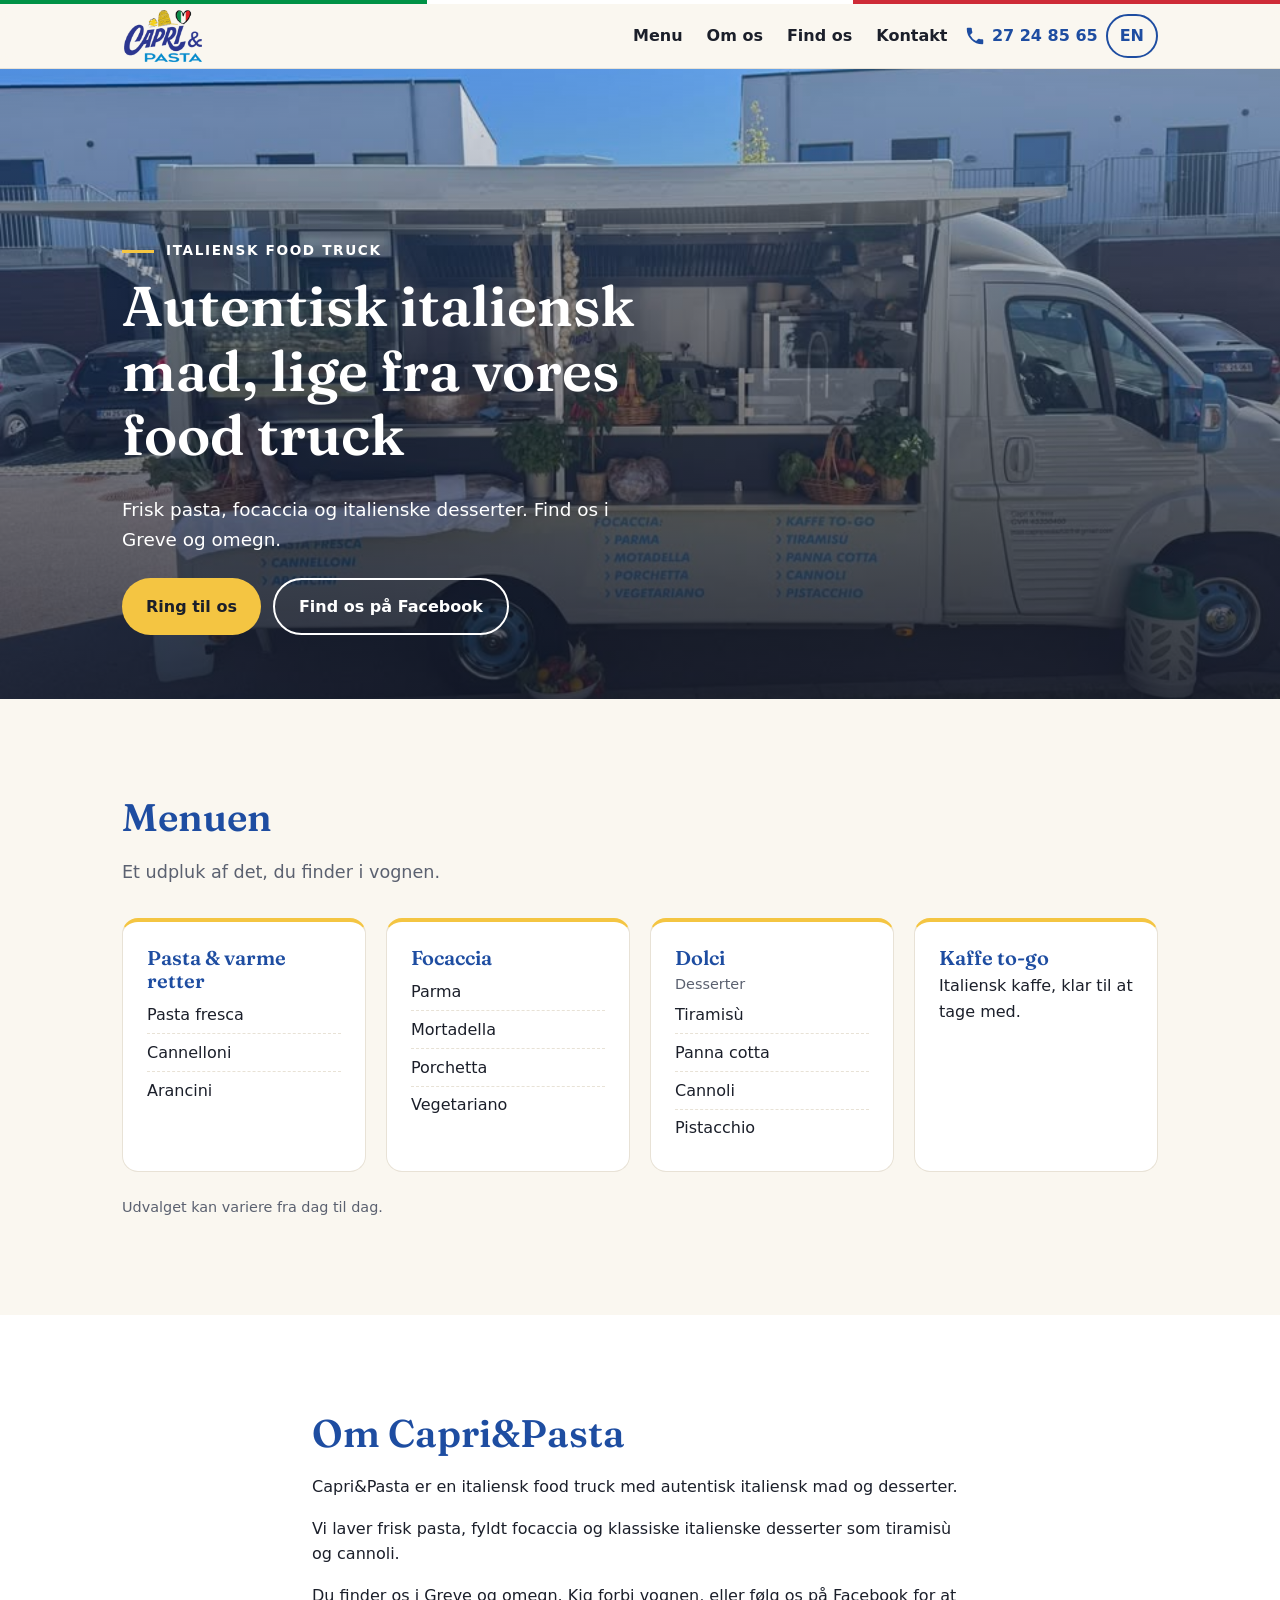
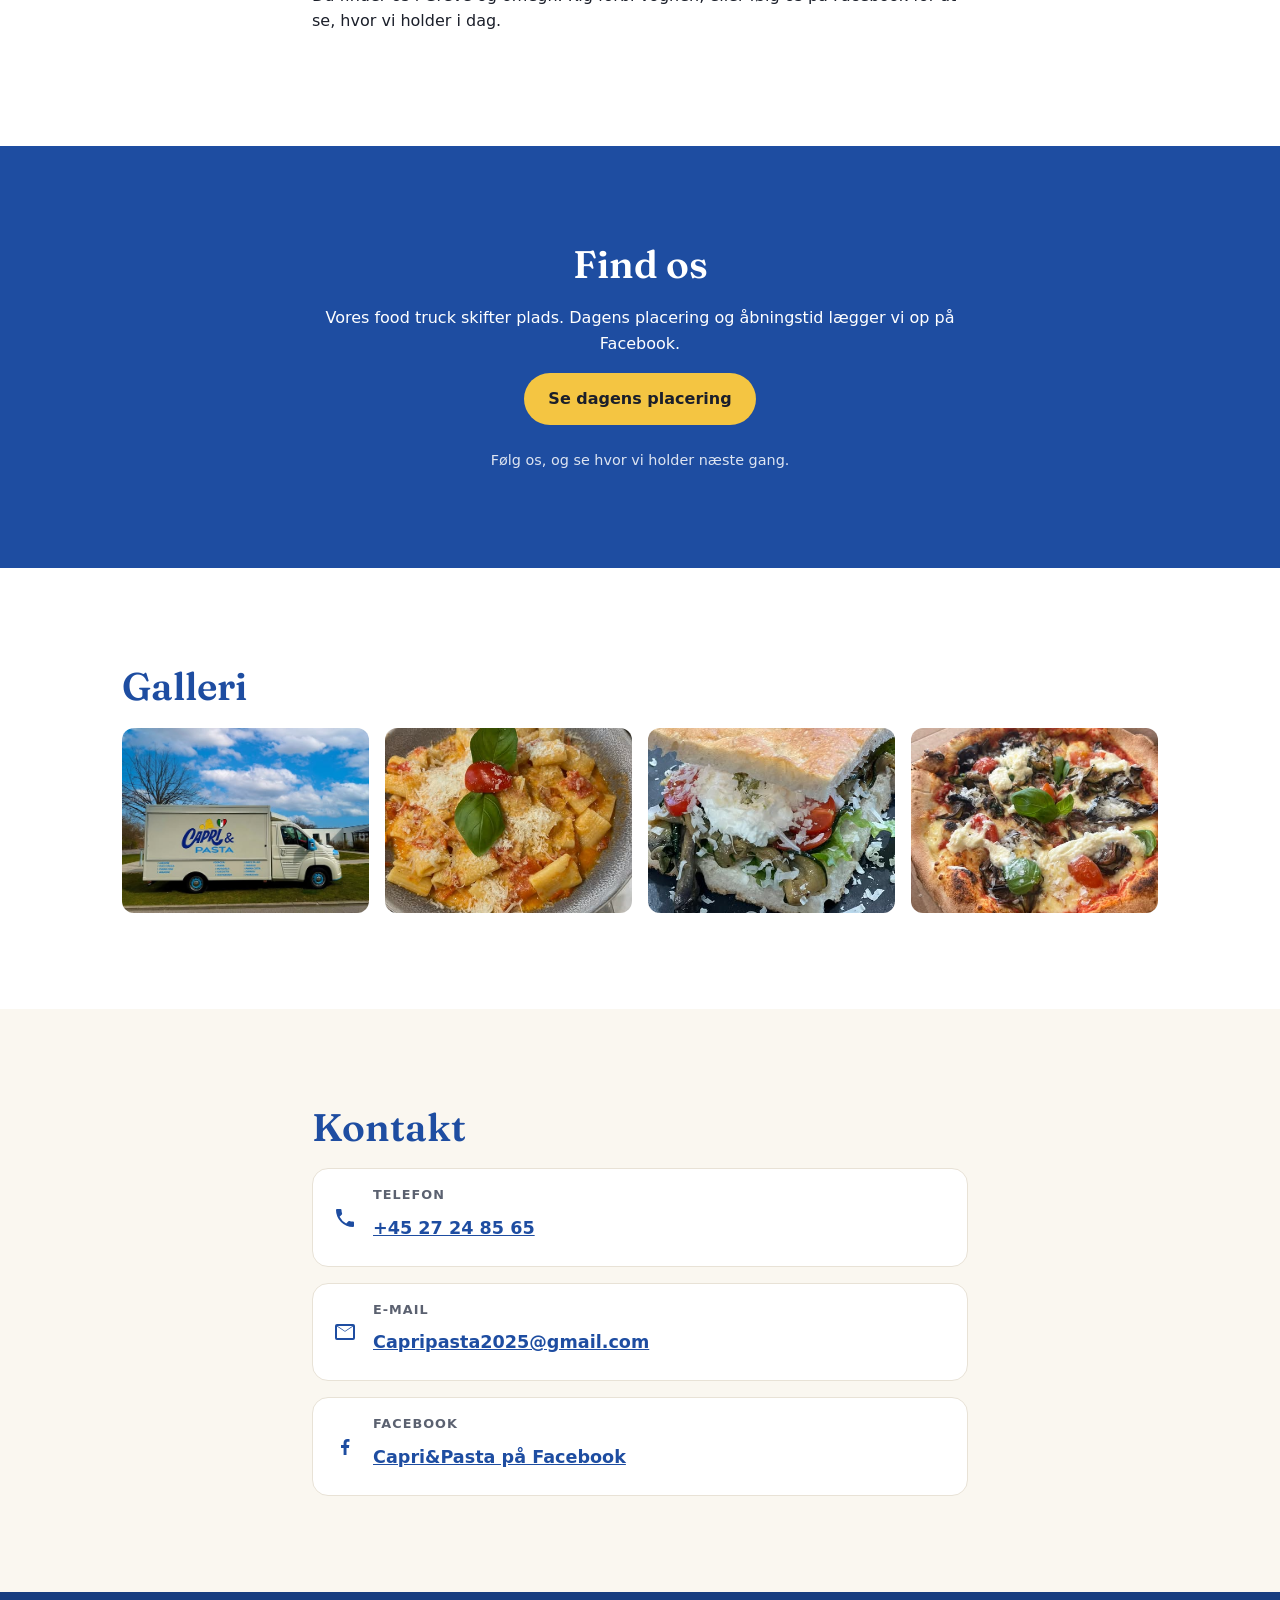
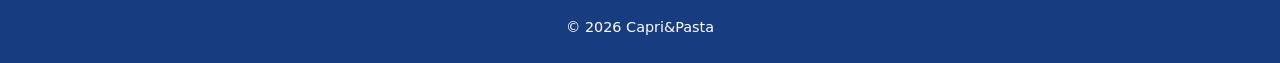
==== commit 746aca55: "feat: use the real Capri&Pasta logo in the header, favicon and sharing image Logo cut from the Faceb" ====
--- a/index.html
+++ b/index.html
@@ -15,7 +15,8 @@
   <meta name="description" content="Autentisk italiensk mad og desserter fra vores food truck. Frisk pasta, focaccia, tiramisù og kaffe to-go. Find dagens placering på Facebook." data-da="Autentisk italiensk mad og desserter fra vores food truck. Frisk pasta, focaccia, tiramisù og kaffe to-go. Find dagens placering på Facebook." data-en="Authentic Italian food and desserts from our food truck. Fresh pasta, focaccia, tiramisù and coffee to go. Find today's location on Facebook." data-i18n-attr="content">
   <meta name="theme-color" content="#1e4da1">
   <link rel="canonical" href="https://rado81.github.io/CapriOgPasta/">
-  <link rel="icon" href="assets/img/favicon.svg" type="image/svg+xml">
+  <link rel="icon" href="assets/img/favicon-64.png" type="image/png" sizes="64x64">
+  <link rel="apple-touch-icon" href="assets/img/apple-touch-icon.png">
   <meta property="og:type" content="website">
   <meta property="og:title" content="Capri&amp;Pasta · Italiensk food truck i Greve og omegn">
   <meta property="og:description" content="Autentisk italiensk mad og desserter fra vores food truck. Frisk pasta, focaccia, tiramisù og kaffe to-go. Find dagens placering på Facebook.">
@@ -49,7 +50,7 @@
 
   <header class="site-header">
     <div class="container header-inner">
-      <a class="brand" href="#top"><img src="assets/img/logo.svg" alt="Capri&amp;Pasta" width="240" height="64"></a>
+      <a class="brand" href="#top"><img src="assets/img/logo.png" alt="Capri&amp;Pasta" width="260" height="178"></a>
       <nav class="site-nav" aria-label="Menu">
         <a href="#menu">Menu</a>
         <a href="#om-os"><span lang="da">Om os</span><span lang="en">About</span></a>
--- a/styles.css
+++ b/styles.css
@@ -88,7 +88,7 @@
 }
 .header-inner { display: flex; align-items: center; gap: 1rem; min-height: 64px; }
 .brand { display: inline-flex; }
-.brand img { width: 150px; height: 40px; }
+.brand img { width: auto; height: 56px; }
 .site-nav { display: none; gap: 1.5rem; margin-left: auto; }
 .site-nav a { color: var(--text); font-weight: 600; text-decoration: none; }
 .site-nav a:hover { color: var(--blue); }
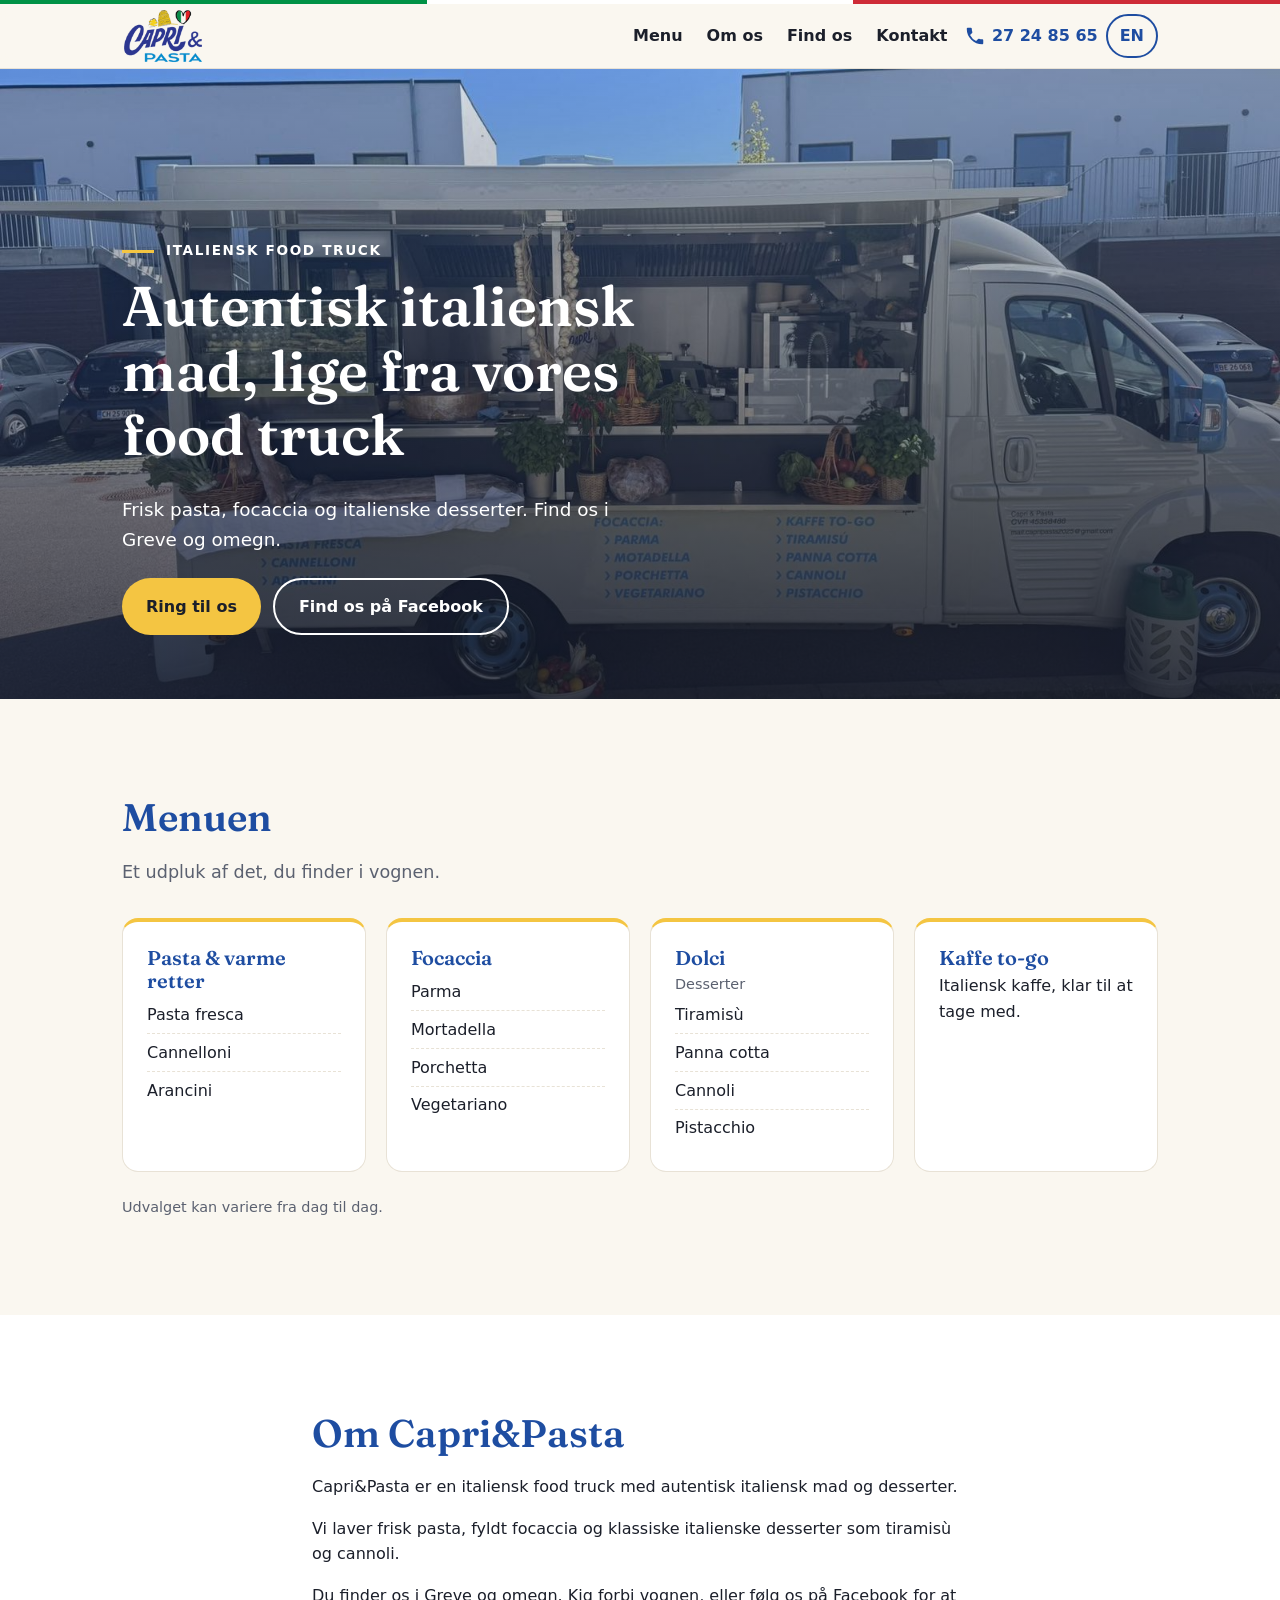
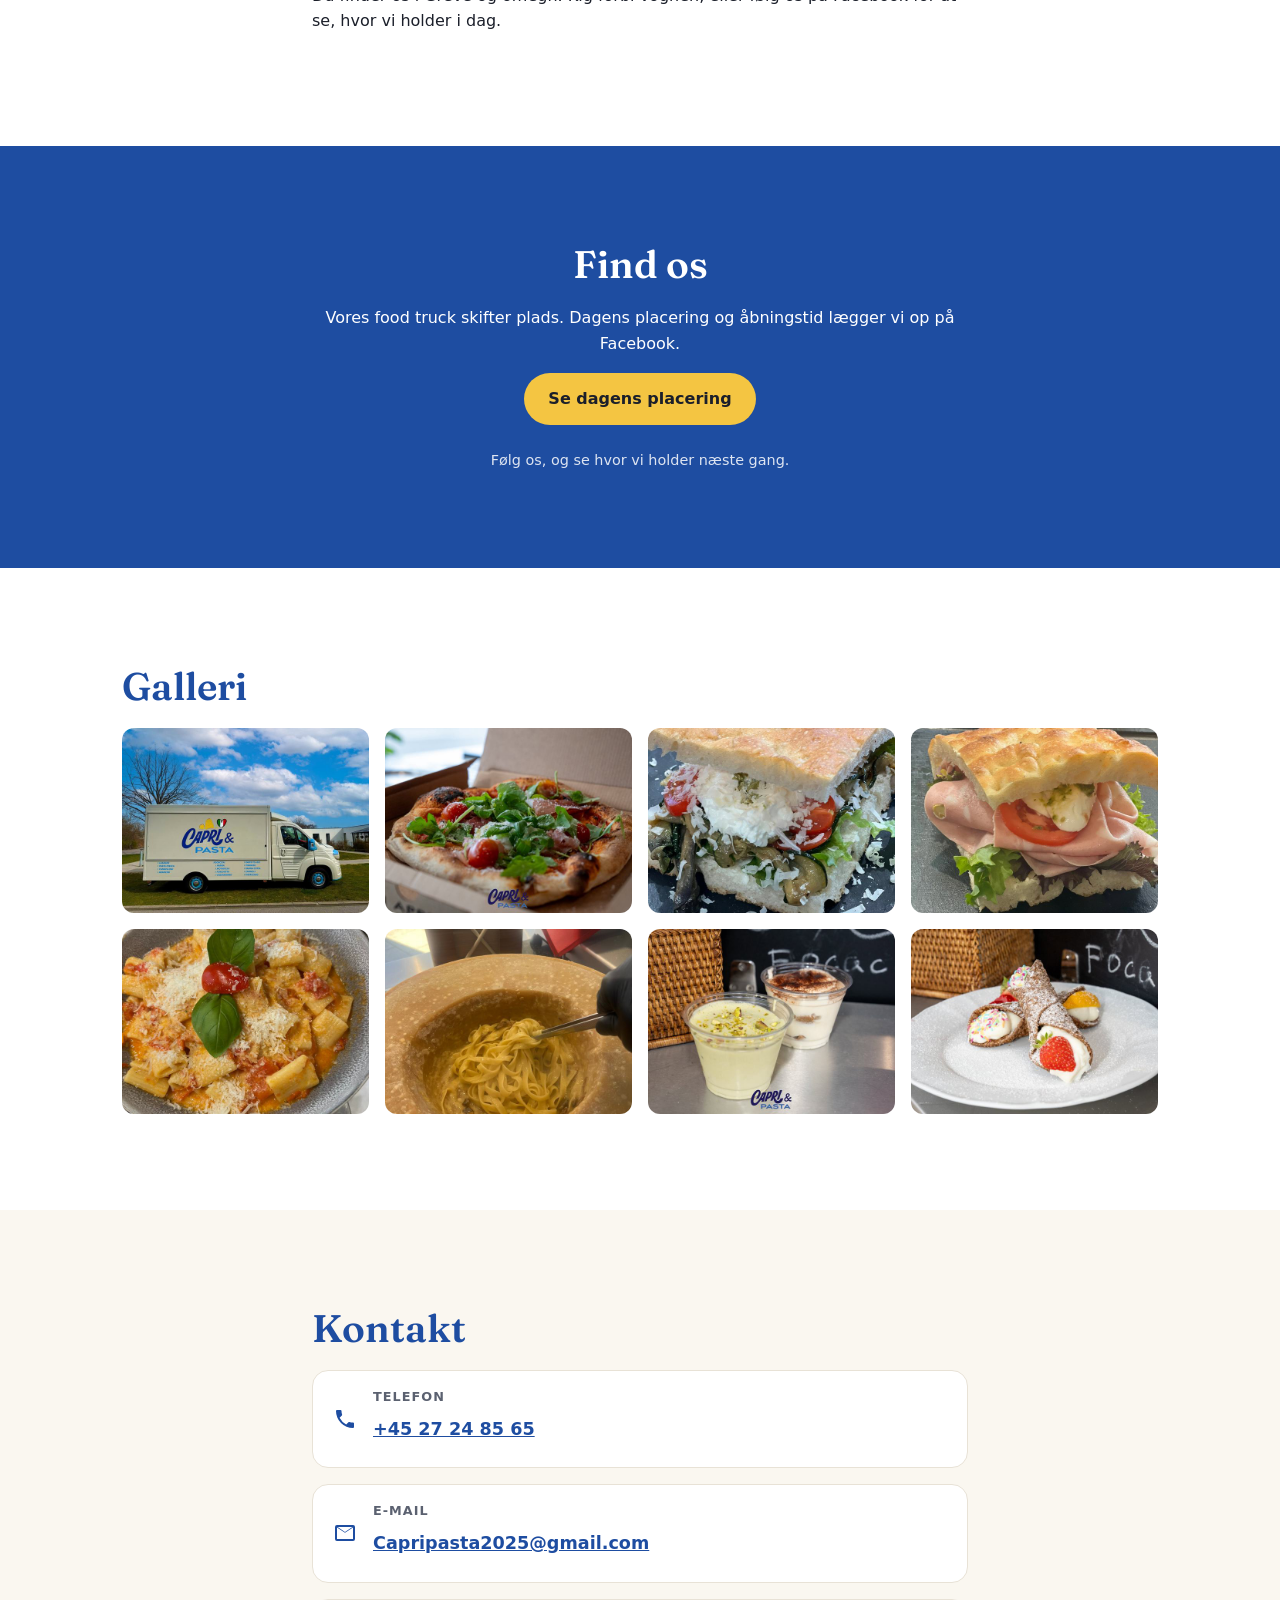
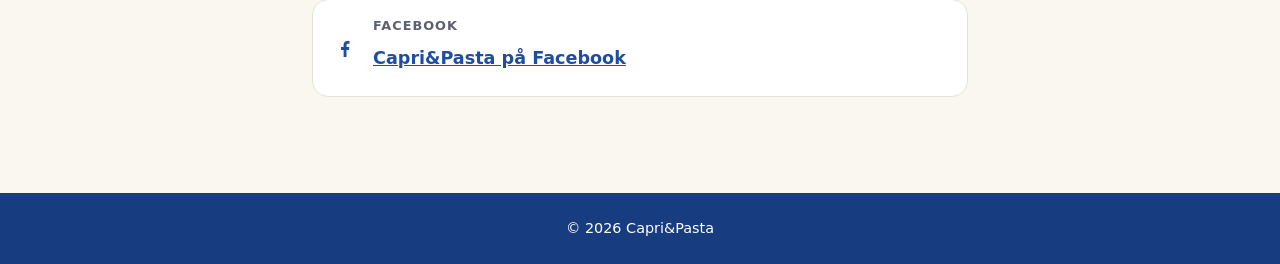
==== commit 04ad12ce: "feat: full-resolution album photos, eight-tile gallery with hover captions Photos fetched from the p" ====
--- a/index.html
+++ b/index.html
@@ -69,7 +69,7 @@
 
   <main id="main">
     <section class="hero" aria-labelledby="hero-title">
-      <img class="hero-img" src="assets/img/hero.jpg" alt="Capri&amp;Pasta food trucken med åben serveringsside" data-da="Capri&amp;Pasta food trucken med åben serveringsside" data-en="The Capri&amp;Pasta food truck with its serving side open" data-i18n-attr="alt" width="960" height="720">
+      <img class="hero-img" src="assets/img/hero.jpg" alt="Capri&amp;Pasta food trucken med åben serveringsside" data-da="Capri&amp;Pasta food trucken med åben serveringsside" data-en="The Capri&amp;Pasta food truck with its serving side open" data-i18n-attr="alt" width="1600" height="1200">
       <div class="hero-overlay" aria-hidden="true"></div>
       <div class="container hero-content">
         <p class="eyebrow"><span lang="da">Italiensk food truck</span><span lang="en">Italian food truck</span></p>
@@ -153,10 +153,14 @@
       <div class="container">
         <h2 id="gallery-title"><span lang="da">Galleri</span><span lang="en">Gallery</span></h2>
         <div class="gallery-grid">
-          <figure><img src="assets/img/gallery-1.jpg" alt="Capri&amp;Pasta food trucken set fra siden med logoet" data-da="Capri&amp;Pasta food trucken set fra siden med logoet" data-en="The Capri&amp;Pasta food truck seen from the side with the logo" data-i18n-attr="alt" width="590" height="443" loading="lazy"></figure>
-          <figure><img src="assets/img/gallery-2.jpg" alt="Rigatoni i tomatsauce med basilikum og parmesan" data-da="Rigatoni i tomatsauce med basilikum og parmesan" data-en="Rigatoni in tomato sauce with basil and parmesan" data-i18n-attr="alt" width="443" height="590" loading="lazy"></figure>
-          <figure><img src="assets/img/gallery-3.jpg" alt="Focaccia med grillede grøntsager og stracciatella" data-da="Focaccia med grillede grøntsager og stracciatella" data-en="Focaccia with grilled vegetables and stracciatella" data-i18n-attr="alt" width="443" height="590" loading="lazy"></figure>
-          <figure><img src="assets/img/gallery-4.jpg" alt="Pizza med aubergine, cherrytomater og basilikum" data-da="Pizza med aubergine, cherrytomater og basilikum" data-en="Pizza with aubergine, cherry tomatoes and basil" data-i18n-attr="alt" width="443" height="590" loading="lazy"></figure>
+          <figure><img src="assets/img/gallery-1.jpg" alt="Vores food truck" data-da="Vores food truck" data-en="Our food truck" data-i18n-attr="alt" width="640" height="480" loading="lazy"><figcaption aria-hidden="true"><span lang="da">Vores food truck</span><span lang="en">Our food truck</span></figcaption></figure>
+          <figure><img src="assets/img/gallery-2.jpg" alt="Pizza med rucola og parmaskinke" data-da="Pizza med rucola og parmaskinke" data-en="Pizza with rocket and Parma ham" data-i18n-attr="alt" width="640" height="480" loading="lazy"><figcaption aria-hidden="true"><span lang="da">Pizza med rucola og parmaskinke</span><span lang="en">Pizza with rocket and Parma ham</span></figcaption></figure>
+          <figure><img src="assets/img/gallery-3.jpg" alt="Focaccia med grillede grøntsager" data-da="Focaccia med grillede grøntsager" data-en="Focaccia with grilled vegetables" data-i18n-attr="alt" width="640" height="480" loading="lazy"><figcaption aria-hidden="true"><span lang="da">Focaccia med grillede grøntsager</span><span lang="en">Focaccia with grilled vegetables</span></figcaption></figure>
+          <figure><img src="assets/img/gallery-4.jpg" alt="Focaccia med mortadella" data-da="Focaccia med mortadella" data-en="Focaccia with mortadella" data-i18n-attr="alt" width="640" height="480" loading="lazy"><figcaption aria-hidden="true"><span lang="da">Focaccia med mortadella</span><span lang="en">Focaccia with mortadella</span></figcaption></figure>
+          <figure><img src="assets/img/gallery-5.jpg" alt="Rigatoni i tomatsauce" data-da="Rigatoni i tomatsauce" data-en="Rigatoni in tomato sauce" data-i18n-attr="alt" width="640" height="480" loading="lazy"><figcaption aria-hidden="true"><span lang="da">Rigatoni i tomatsauce</span><span lang="en">Rigatoni in tomato sauce</span></figcaption></figure>
+          <figure><img src="assets/img/gallery-6.jpg" alt="Tagliatelle vendt i parmesanhjulet" data-da="Tagliatelle vendt i parmesanhjulet" data-en="Tagliatelle tossed in the parmesan wheel" data-i18n-attr="alt" width="640" height="480" loading="lazy"><figcaption aria-hidden="true"><span lang="da">Tagliatelle vendt i parmesanhjulet</span><span lang="en">Tagliatelle tossed in the parmesan wheel</span></figcaption></figure>
+          <figure><img src="assets/img/gallery-7.jpg" alt="Italienske desserter i glas" data-da="Italienske desserter i glas" data-en="Italian desserts in a glass" data-i18n-attr="alt" width="640" height="480" loading="lazy"><figcaption aria-hidden="true"><span lang="da">Italienske desserter i glas</span><span lang="en">Italian desserts in a glass</span></figcaption></figure>
+          <figure><img src="assets/img/gallery-8.jpg" alt="Cannoli" width="640" height="480" loading="lazy"><figcaption aria-hidden="true">Cannoli</figcaption></figure>
         </div>
       </div>
     </section>
--- a/styles.css
+++ b/styles.css
@@ -222,8 +222,38 @@
 
 /* Gallery */
 .gallery-grid { display: grid; grid-template-columns: repeat(2, 1fr); gap: 1rem; }
-.gallery-grid figure { margin: 0; }
-.gallery-grid img { width: 100%; aspect-ratio: 4 / 3; object-fit: cover; border-radius: 12px; }
+.gallery-grid figure { position: relative; margin: 0; overflow: hidden; border-radius: 12px; background: var(--bg); transition: opacity 250ms ease, box-shadow 250ms ease; }
+.gallery-grid img { width: 100%; aspect-ratio: 4 / 3; object-fit: cover; transition: transform 450ms ease; }
+.gallery-grid figcaption {
+  position: absolute;
+  left: 0;
+  right: 0;
+  bottom: 0;
+  padding: 1.4rem 0.9rem 0.7rem;
+  color: #fff;
+  font-size: 0.9rem;
+  font-weight: 600;
+  background: linear-gradient(180deg, rgba(20, 24, 40, 0) 0%, rgba(20, 24, 40, 0.8) 100%);
+  opacity: 0;
+  transform: translateY(100%);
+  transition: transform 300ms ease, opacity 300ms ease;
+}
+/* Hover: the tile under the pointer zooms and shows its caption, the others step back */
+@media (hover: hover) {
+  .gallery-grid figure:hover { box-shadow: 0 14px 30px rgba(27, 31, 42, 0.22); }
+  .gallery-grid figure:hover figcaption { opacity: 1; transform: none; }
+  .gallery-grid:hover figure:not(:hover) { opacity: 0.6; }
+}
+@media (hover: hover) and (prefers-reduced-motion: no-preference) {
+  .gallery-grid figure:hover img { transform: scale(1.06); }
+}
+/* Touch screens have no hover: keep the captions visible */
+@media (hover: none) {
+  .gallery-grid figcaption { opacity: 1; transform: none; }
+}
+@media (prefers-reduced-motion: reduce) {
+  .gallery-grid figure, .gallery-grid img, .gallery-grid figcaption { transition: none; }
+}
 
 /* Contact */
 .contact-list { display: grid; gap: 1rem; margin: 0; padding: 0; list-style: none; }
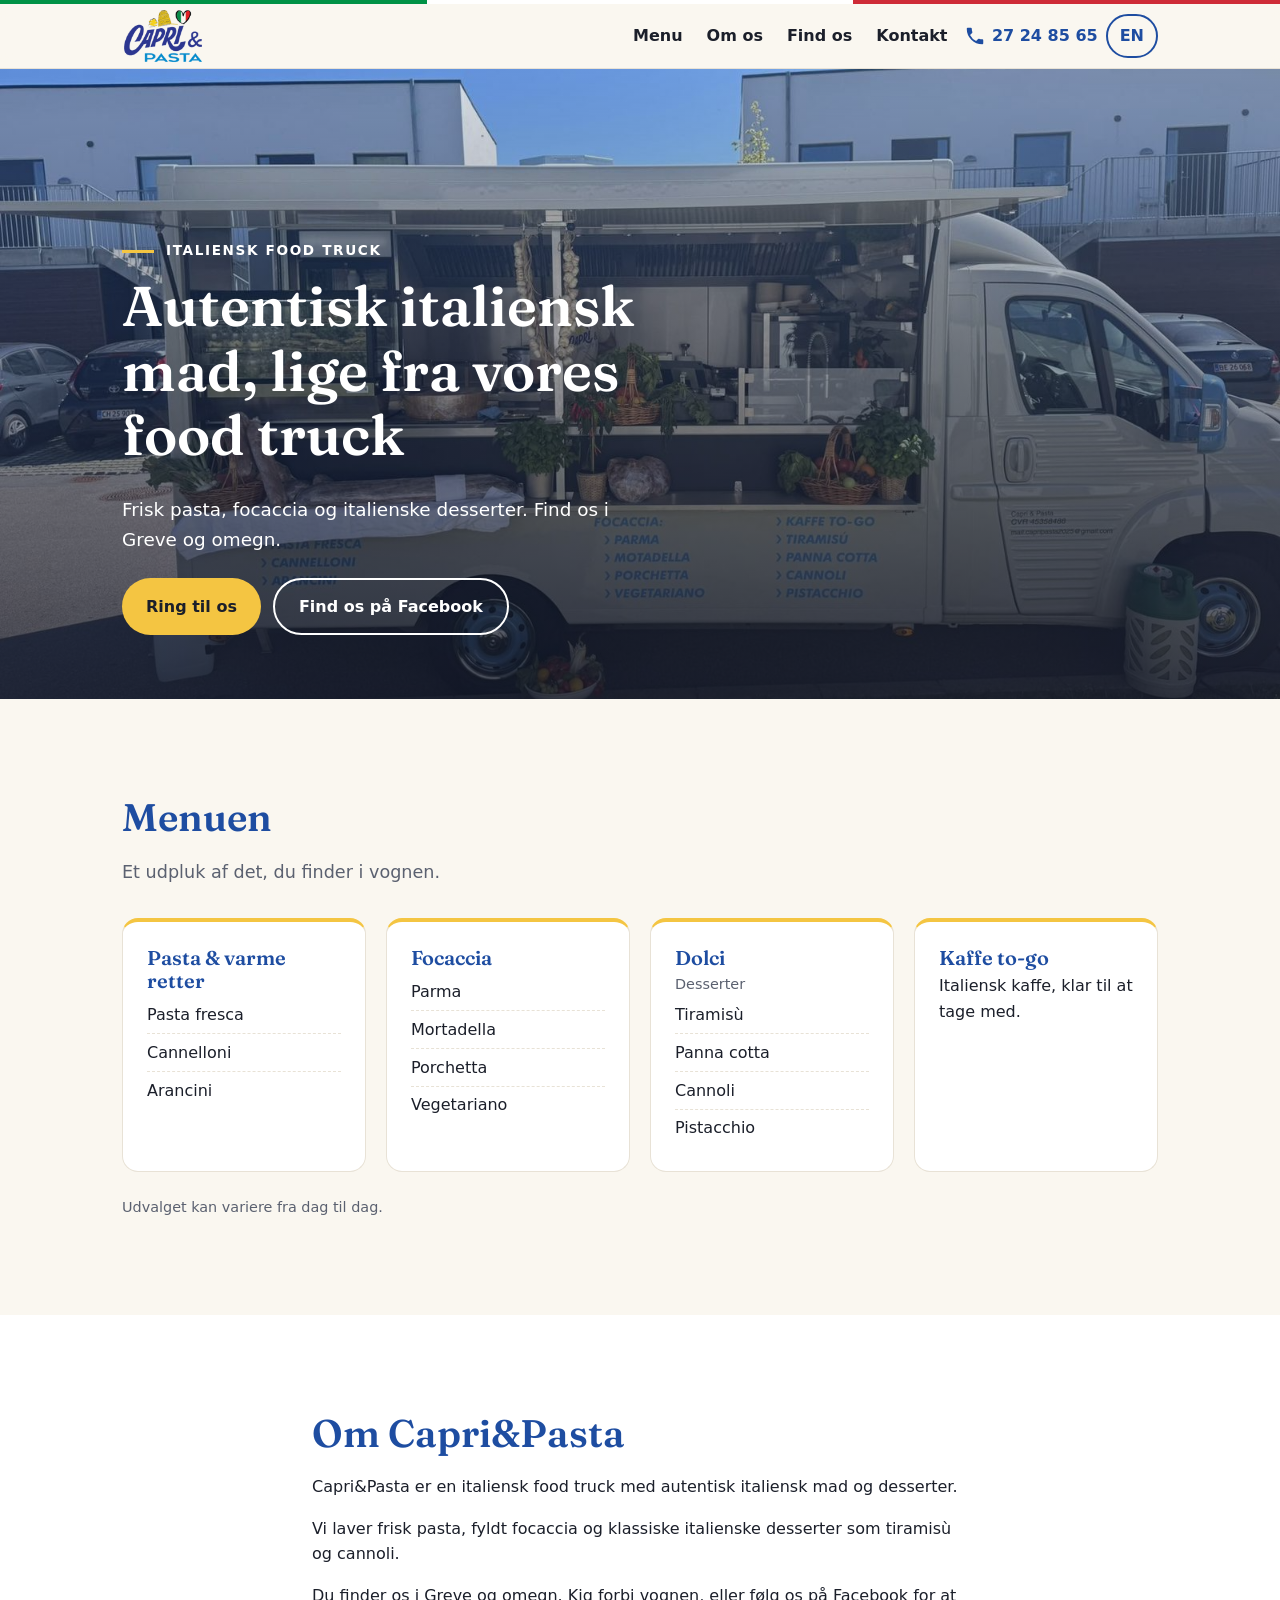
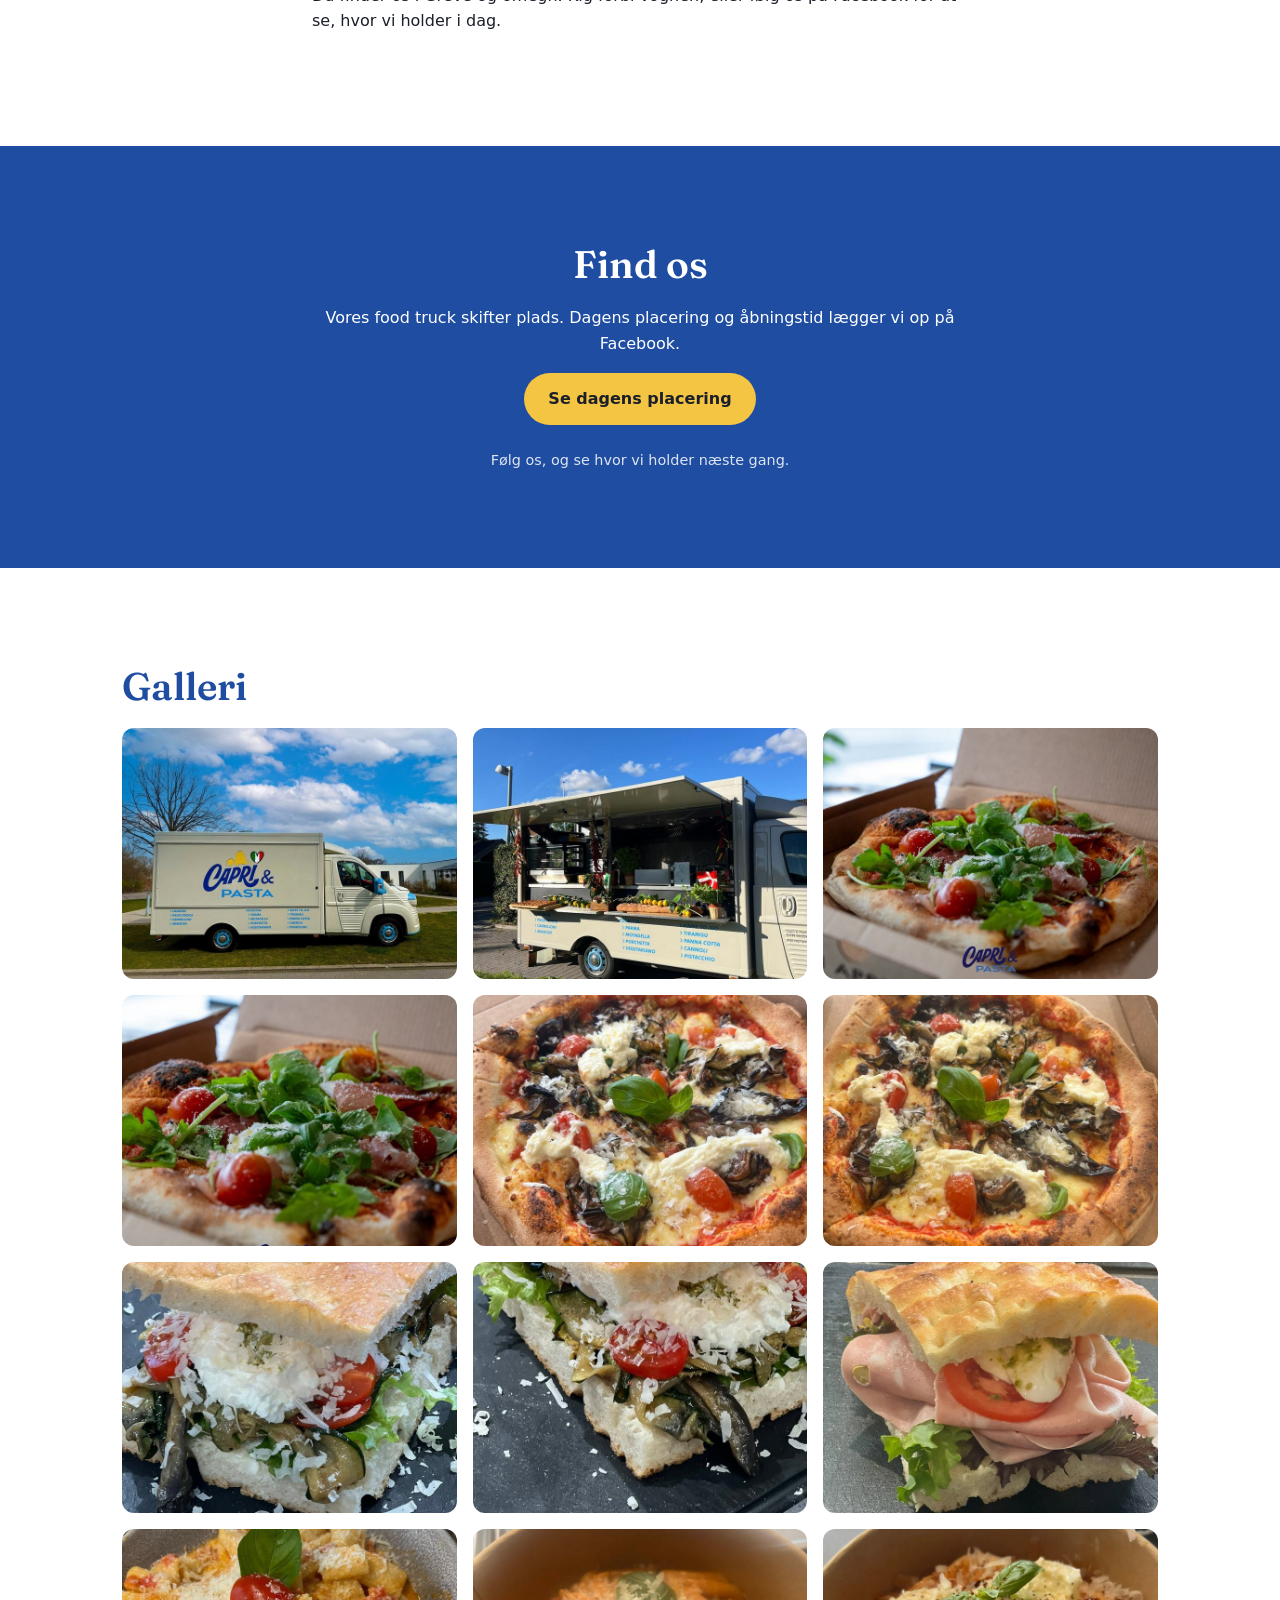
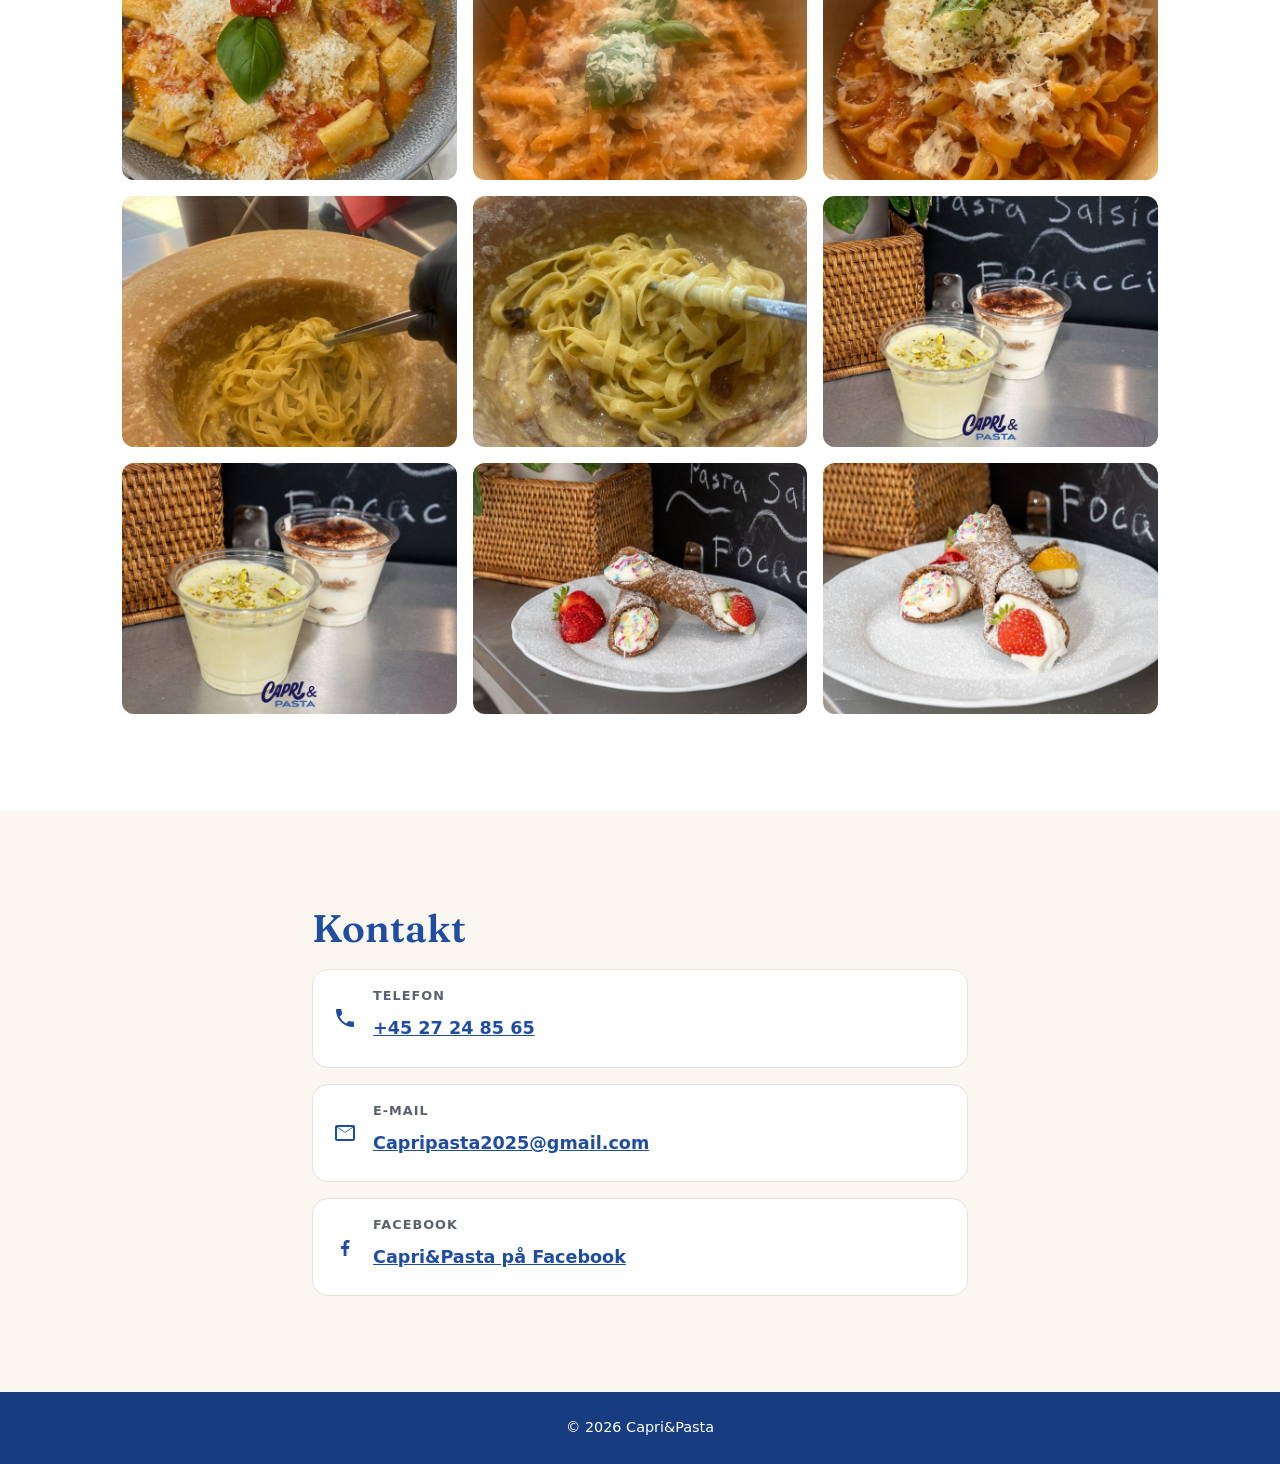
==== commit ffa4e22c: "feat: show all 18 distinct album photos in the gallery Three columns on desktop for six full rows, 7" ====
--- a/index.html
+++ b/index.html
@@ -153,14 +153,24 @@
       <div class="container">
         <h2 id="gallery-title"><span lang="da">Galleri</span><span lang="en">Gallery</span></h2>
         <div class="gallery-grid">
-          <figure><img src="assets/img/gallery-1.jpg" alt="Vores food truck" data-da="Vores food truck" data-en="Our food truck" data-i18n-attr="alt" width="640" height="480" loading="lazy"><figcaption aria-hidden="true"><span lang="da">Vores food truck</span><span lang="en">Our food truck</span></figcaption></figure>
-          <figure><img src="assets/img/gallery-2.jpg" alt="Pizza med rucola og parmaskinke" data-da="Pizza med rucola og parmaskinke" data-en="Pizza with rocket and Parma ham" data-i18n-attr="alt" width="640" height="480" loading="lazy"><figcaption aria-hidden="true"><span lang="da">Pizza med rucola og parmaskinke</span><span lang="en">Pizza with rocket and Parma ham</span></figcaption></figure>
-          <figure><img src="assets/img/gallery-3.jpg" alt="Focaccia med grillede grøntsager" data-da="Focaccia med grillede grøntsager" data-en="Focaccia with grilled vegetables" data-i18n-attr="alt" width="640" height="480" loading="lazy"><figcaption aria-hidden="true"><span lang="da">Focaccia med grillede grøntsager</span><span lang="en">Focaccia with grilled vegetables</span></figcaption></figure>
-          <figure><img src="assets/img/gallery-4.jpg" alt="Focaccia med mortadella" data-da="Focaccia med mortadella" data-en="Focaccia with mortadella" data-i18n-attr="alt" width="640" height="480" loading="lazy"><figcaption aria-hidden="true"><span lang="da">Focaccia med mortadella</span><span lang="en">Focaccia with mortadella</span></figcaption></figure>
-          <figure><img src="assets/img/gallery-5.jpg" alt="Rigatoni i tomatsauce" data-da="Rigatoni i tomatsauce" data-en="Rigatoni in tomato sauce" data-i18n-attr="alt" width="640" height="480" loading="lazy"><figcaption aria-hidden="true"><span lang="da">Rigatoni i tomatsauce</span><span lang="en">Rigatoni in tomato sauce</span></figcaption></figure>
-          <figure><img src="assets/img/gallery-6.jpg" alt="Tagliatelle vendt i parmesanhjulet" data-da="Tagliatelle vendt i parmesanhjulet" data-en="Tagliatelle tossed in the parmesan wheel" data-i18n-attr="alt" width="640" height="480" loading="lazy"><figcaption aria-hidden="true"><span lang="da">Tagliatelle vendt i parmesanhjulet</span><span lang="en">Tagliatelle tossed in the parmesan wheel</span></figcaption></figure>
-          <figure><img src="assets/img/gallery-7.jpg" alt="Italienske desserter i glas" data-da="Italienske desserter i glas" data-en="Italian desserts in a glass" data-i18n-attr="alt" width="640" height="480" loading="lazy"><figcaption aria-hidden="true"><span lang="da">Italienske desserter i glas</span><span lang="en">Italian desserts in a glass</span></figcaption></figure>
-          <figure><img src="assets/img/gallery-8.jpg" alt="Cannoli" width="640" height="480" loading="lazy"><figcaption aria-hidden="true">Cannoli</figcaption></figure>
+          <figure><img src="assets/img/gallery-1.jpg" alt="Vores food truck" data-da="Vores food truck" data-en="Our food truck" data-i18n-attr="alt" width="720" height="540" loading="lazy"><figcaption aria-hidden="true"><span lang="da">Vores food truck</span><span lang="en">Our food truck</span></figcaption></figure>
+          <figure><img src="assets/img/gallery-2.jpg" alt="Klar til service" data-da="Klar til service" data-en="Ready to serve" data-i18n-attr="alt" width="720" height="540" loading="lazy"><figcaption aria-hidden="true"><span lang="da">Klar til service</span><span lang="en">Ready to serve</span></figcaption></figure>
+          <figure><img src="assets/img/gallery-3.jpg" alt="Pizza med rucola og parmaskinke" data-da="Pizza med rucola og parmaskinke" data-en="Pizza with rocket and Parma ham" data-i18n-attr="alt" width="720" height="540" loading="lazy"><figcaption aria-hidden="true"><span lang="da">Pizza med rucola og parmaskinke</span><span lang="en">Pizza with rocket and Parma ham</span></figcaption></figure>
+          <figure><img src="assets/img/gallery-4.jpg" alt="Pizza, lige ud af ovnen" data-da="Pizza, lige ud af ovnen" data-en="Pizza, straight from the oven" data-i18n-attr="alt" width="720" height="540" loading="lazy"><figcaption aria-hidden="true"><span lang="da">Pizza, lige ud af ovnen</span><span lang="en">Pizza, straight from the oven</span></figcaption></figure>
+          <figure><img src="assets/img/gallery-5.jpg" alt="Pizza med aubergine og burrata" data-da="Pizza med aubergine og burrata" data-en="Pizza with aubergine and burrata" data-i18n-attr="alt" width="720" height="540" loading="lazy"><figcaption aria-hidden="true"><span lang="da">Pizza med aubergine og burrata</span><span lang="en">Pizza with aubergine and burrata</span></figcaption></figure>
+          <figure><img src="assets/img/gallery-6.jpg" alt="Pizza med aubergine og basilikum" data-da="Pizza med aubergine og basilikum" data-en="Pizza with aubergine and basil" data-i18n-attr="alt" width="720" height="540" loading="lazy"><figcaption aria-hidden="true"><span lang="da">Pizza med aubergine og basilikum</span><span lang="en">Pizza with aubergine and basil</span></figcaption></figure>
+          <figure><img src="assets/img/gallery-7.jpg" alt="Focaccia med grillede grøntsager" data-da="Focaccia med grillede grøntsager" data-en="Focaccia with grilled vegetables" data-i18n-attr="alt" width="720" height="540" loading="lazy"><figcaption aria-hidden="true"><span lang="da">Focaccia med grillede grøntsager</span><span lang="en">Focaccia with grilled vegetables</span></figcaption></figure>
+          <figure><img src="assets/img/gallery-8.jpg" alt="Focaccia med grøntsager og stracciatella" data-da="Focaccia med grøntsager og stracciatella" data-en="Focaccia with vegetables and stracciatella" data-i18n-attr="alt" width="720" height="540" loading="lazy"><figcaption aria-hidden="true"><span lang="da">Focaccia med grøntsager og stracciatella</span><span lang="en">Focaccia with vegetables and stracciatella</span></figcaption></figure>
+          <figure><img src="assets/img/gallery-9.jpg" alt="Focaccia med mortadella" data-da="Focaccia med mortadella" data-en="Focaccia with mortadella" data-i18n-attr="alt" width="720" height="540" loading="lazy"><figcaption aria-hidden="true"><span lang="da">Focaccia med mortadella</span><span lang="en">Focaccia with mortadella</span></figcaption></figure>
+          <figure><img src="assets/img/gallery-10.jpg" alt="Rigatoni i tomatsauce" data-da="Rigatoni i tomatsauce" data-en="Rigatoni in tomato sauce" data-i18n-attr="alt" width="720" height="540" loading="lazy"><figcaption aria-hidden="true"><span lang="da">Rigatoni i tomatsauce</span><span lang="en">Rigatoni in tomato sauce</span></figcaption></figure>
+          <figure><img src="assets/img/gallery-11.jpg" alt="Pasta med tomatsauce og parmesan" data-da="Pasta med tomatsauce og parmesan" data-en="Pasta with tomato sauce and parmesan" data-i18n-attr="alt" width="720" height="540" loading="lazy"><figcaption aria-hidden="true"><span lang="da">Pasta med tomatsauce og parmesan</span><span lang="en">Pasta with tomato sauce and parmesan</span></figcaption></figure>
+          <figure><img src="assets/img/gallery-12.jpg" alt="Frisk pasta med tomatsauce" data-da="Frisk pasta med tomatsauce" data-en="Fresh pasta with tomato sauce" data-i18n-attr="alt" width="720" height="540" loading="lazy"><figcaption aria-hidden="true"><span lang="da">Frisk pasta med tomatsauce</span><span lang="en">Fresh pasta with tomato sauce</span></figcaption></figure>
+          <figure><img src="assets/img/gallery-13.jpg" alt="Tagliatelle vendt i parmesanhjulet" data-da="Tagliatelle vendt i parmesanhjulet" data-en="Tagliatelle tossed in the parmesan wheel" data-i18n-attr="alt" width="720" height="540" loading="lazy"><figcaption aria-hidden="true"><span lang="da">Tagliatelle vendt i parmesanhjulet</span><span lang="en">Tagliatelle tossed in the parmesan wheel</span></figcaption></figure>
+          <figure><img src="assets/img/gallery-14.jpg" alt="Frisk pasta i parmesanhjulet" data-da="Frisk pasta i parmesanhjulet" data-en="Fresh pasta in the parmesan wheel" data-i18n-attr="alt" width="720" height="540" loading="lazy"><figcaption aria-hidden="true"><span lang="da">Frisk pasta i parmesanhjulet</span><span lang="en">Fresh pasta in the parmesan wheel</span></figcaption></figure>
+          <figure><img src="assets/img/gallery-15.jpg" alt="Desserter til at tage med" data-da="Desserter til at tage med" data-en="Desserts to take away" data-i18n-attr="alt" width="720" height="540" loading="lazy"><figcaption aria-hidden="true"><span lang="da">Desserter til at tage med</span><span lang="en">Desserts to take away</span></figcaption></figure>
+          <figure><img src="assets/img/gallery-16.jpg" alt="Italienske desserter i glas" data-da="Italienske desserter i glas" data-en="Italian desserts in a glass" data-i18n-attr="alt" width="720" height="540" loading="lazy"><figcaption aria-hidden="true"><span lang="da">Italienske desserter i glas</span><span lang="en">Italian desserts in a glass</span></figcaption></figure>
+          <figure><img src="assets/img/gallery-17.jpg" alt="Cannoli" width="720" height="540" loading="lazy"><figcaption aria-hidden="true">Cannoli</figcaption></figure>
+          <figure><img src="assets/img/gallery-18.jpg" alt="Cannoli med jordbær" data-da="Cannoli med jordbær" data-en="Cannoli with strawberries" data-i18n-attr="alt" width="720" height="540" loading="lazy"><figcaption aria-hidden="true"><span lang="da">Cannoli med jordbær</span><span lang="en">Cannoli with strawberries</span></figcaption></figure>
         </div>
       </div>
     </section>
--- a/styles.css
+++ b/styles.css
@@ -296,5 +296,5 @@
 }
 @media (min-width: 1024px) {
   .menu-grid { grid-template-columns: repeat(4, 1fr); }
-  .gallery-grid { grid-template-columns: repeat(4, 1fr); }
-}
+  .gallery-grid { grid-template-columns: repeat(3, 1fr); }
+}
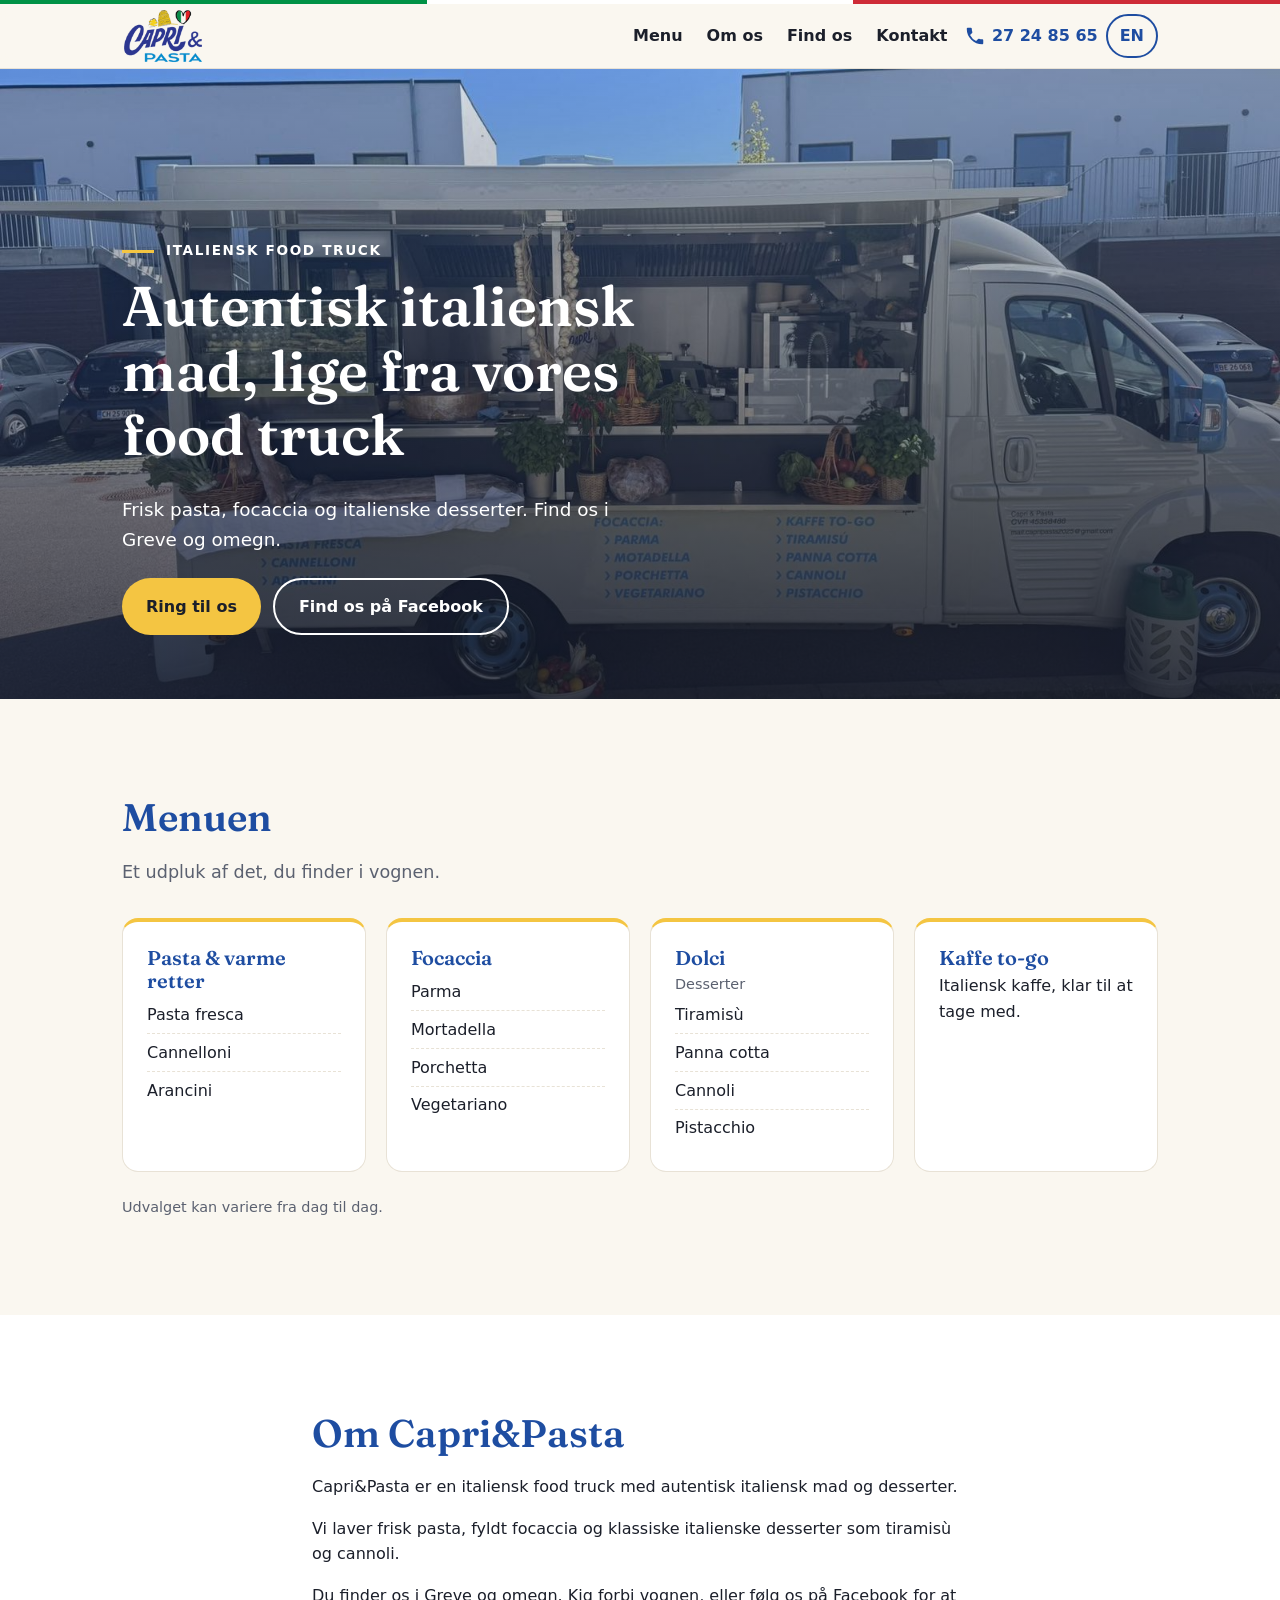
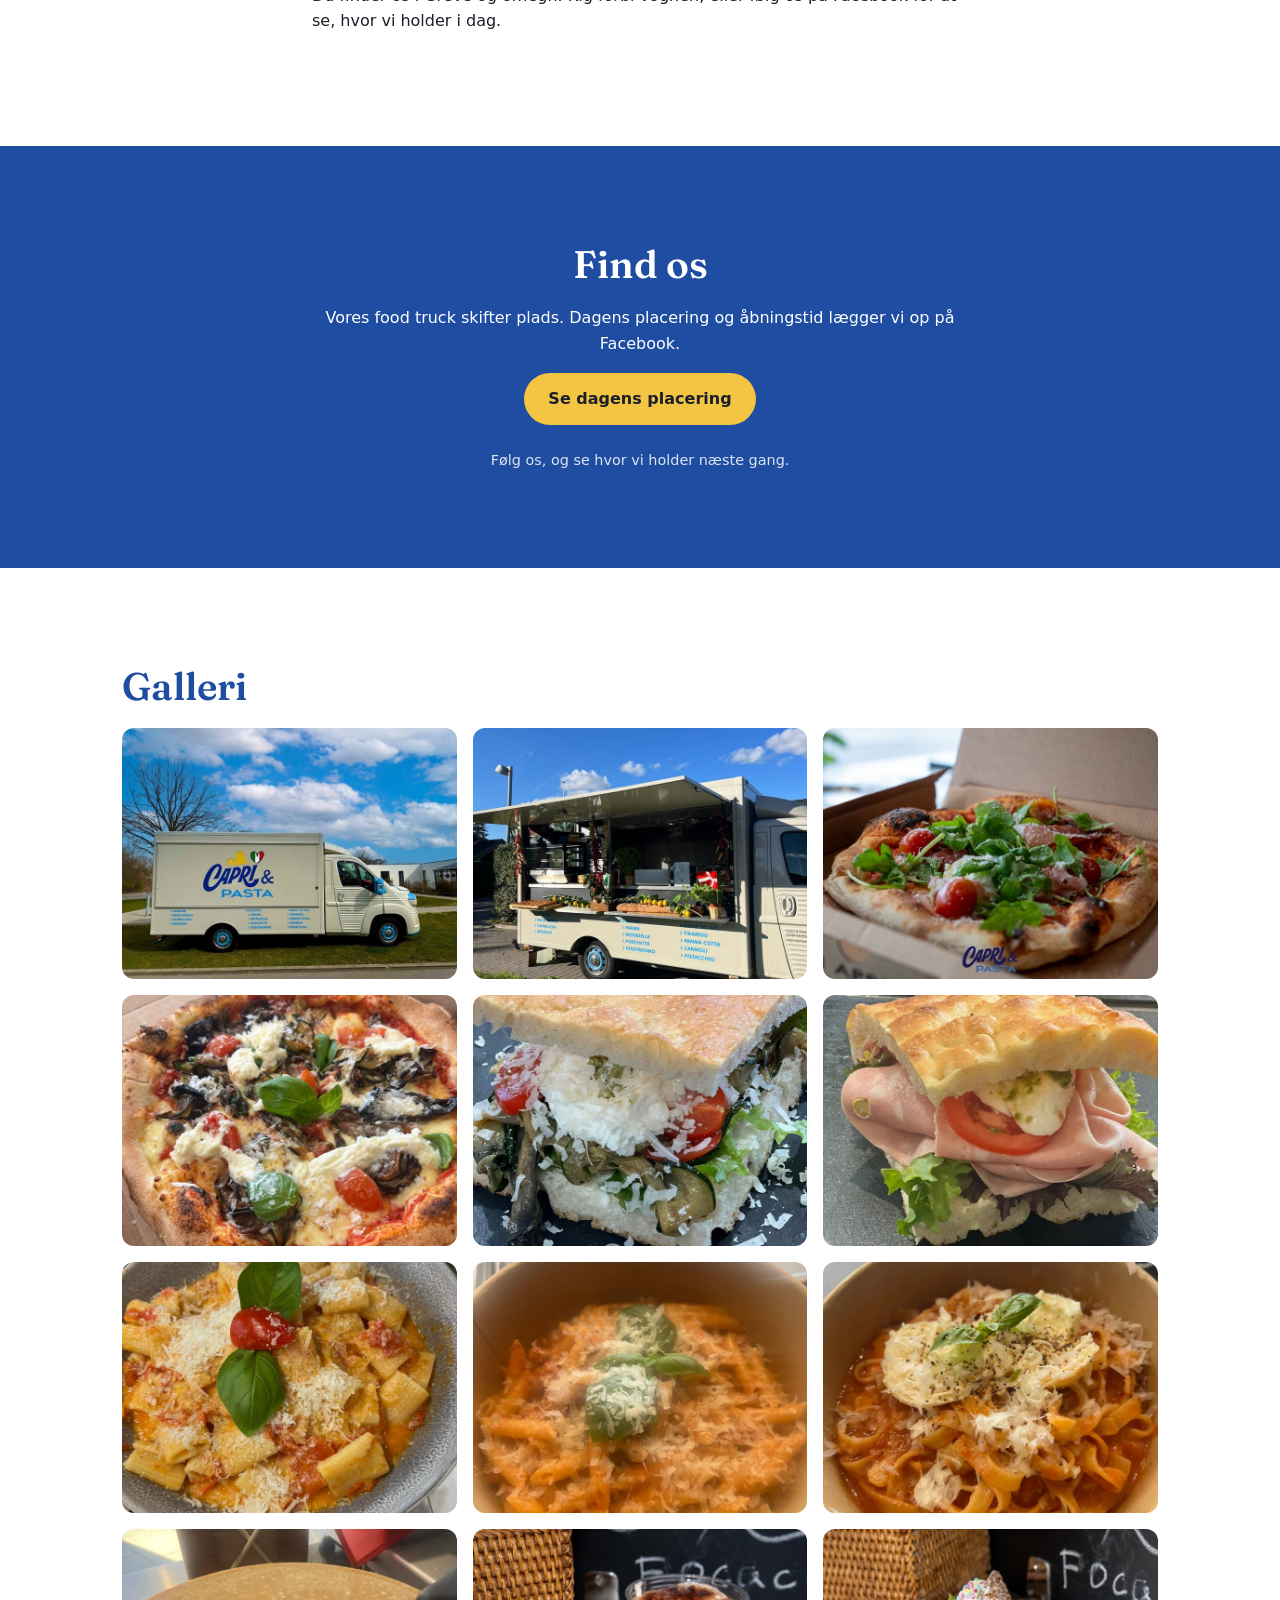
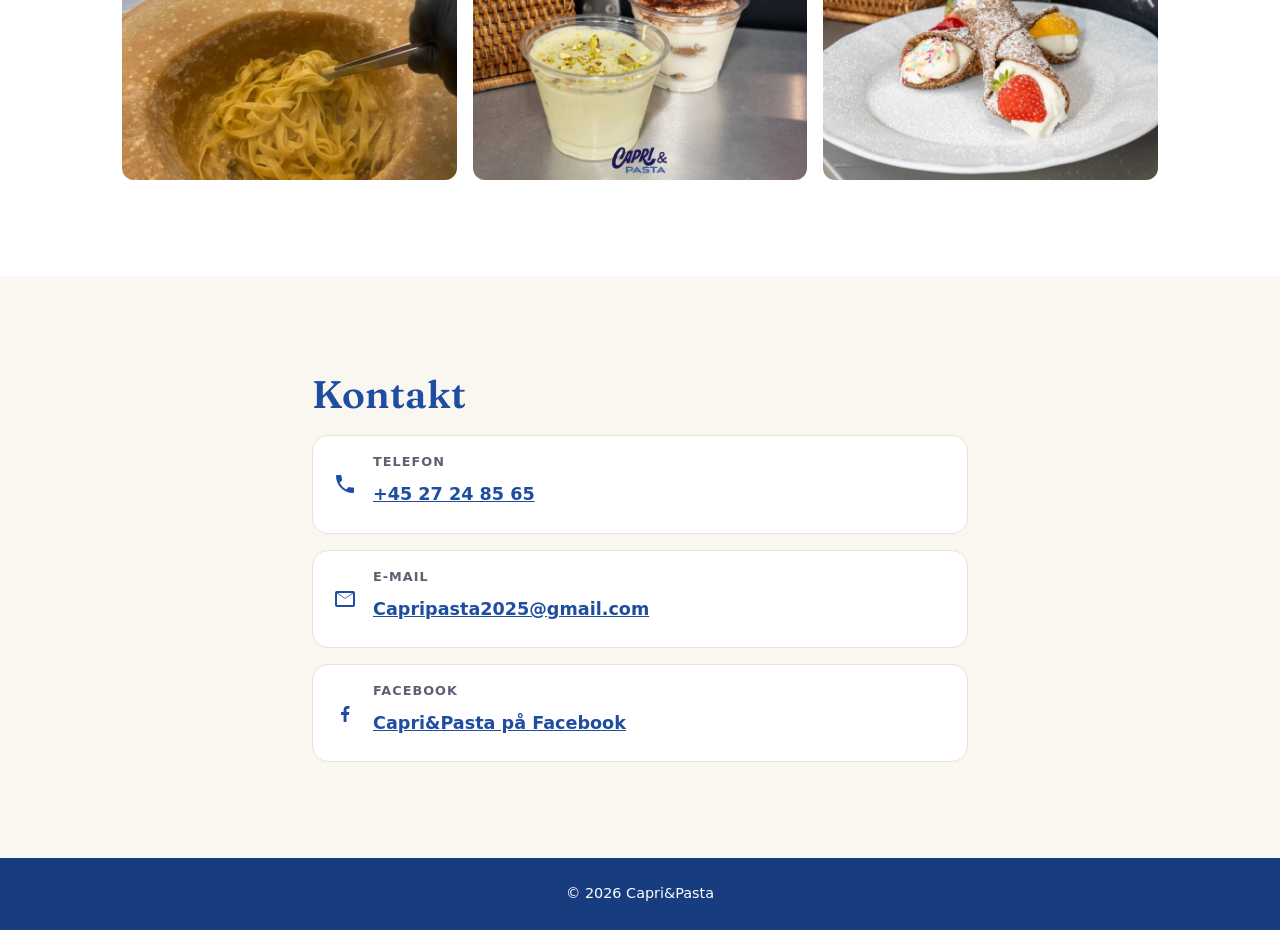
==== commit 8000033b: "fix: one gallery photo per dish, 12 tiles Removes the second shot of the rocket pizza, aubergine piz" ====
--- a/index.html
+++ b/index.html
@@ -156,21 +156,15 @@
           <figure><img src="assets/img/gallery-1.jpg" alt="Vores food truck" data-da="Vores food truck" data-en="Our food truck" data-i18n-attr="alt" width="720" height="540" loading="lazy"><figcaption aria-hidden="true"><span lang="da">Vores food truck</span><span lang="en">Our food truck</span></figcaption></figure>
           <figure><img src="assets/img/gallery-2.jpg" alt="Klar til service" data-da="Klar til service" data-en="Ready to serve" data-i18n-attr="alt" width="720" height="540" loading="lazy"><figcaption aria-hidden="true"><span lang="da">Klar til service</span><span lang="en">Ready to serve</span></figcaption></figure>
           <figure><img src="assets/img/gallery-3.jpg" alt="Pizza med rucola og parmaskinke" data-da="Pizza med rucola og parmaskinke" data-en="Pizza with rocket and Parma ham" data-i18n-attr="alt" width="720" height="540" loading="lazy"><figcaption aria-hidden="true"><span lang="da">Pizza med rucola og parmaskinke</span><span lang="en">Pizza with rocket and Parma ham</span></figcaption></figure>
-          <figure><img src="assets/img/gallery-4.jpg" alt="Pizza, lige ud af ovnen" data-da="Pizza, lige ud af ovnen" data-en="Pizza, straight from the oven" data-i18n-attr="alt" width="720" height="540" loading="lazy"><figcaption aria-hidden="true"><span lang="da">Pizza, lige ud af ovnen</span><span lang="en">Pizza, straight from the oven</span></figcaption></figure>
-          <figure><img src="assets/img/gallery-5.jpg" alt="Pizza med aubergine og burrata" data-da="Pizza med aubergine og burrata" data-en="Pizza with aubergine and burrata" data-i18n-attr="alt" width="720" height="540" loading="lazy"><figcaption aria-hidden="true"><span lang="da">Pizza med aubergine og burrata</span><span lang="en">Pizza with aubergine and burrata</span></figcaption></figure>
-          <figure><img src="assets/img/gallery-6.jpg" alt="Pizza med aubergine og basilikum" data-da="Pizza med aubergine og basilikum" data-en="Pizza with aubergine and basil" data-i18n-attr="alt" width="720" height="540" loading="lazy"><figcaption aria-hidden="true"><span lang="da">Pizza med aubergine og basilikum</span><span lang="en">Pizza with aubergine and basil</span></figcaption></figure>
-          <figure><img src="assets/img/gallery-7.jpg" alt="Focaccia med grillede grøntsager" data-da="Focaccia med grillede grøntsager" data-en="Focaccia with grilled vegetables" data-i18n-attr="alt" width="720" height="540" loading="lazy"><figcaption aria-hidden="true"><span lang="da">Focaccia med grillede grøntsager</span><span lang="en">Focaccia with grilled vegetables</span></figcaption></figure>
-          <figure><img src="assets/img/gallery-8.jpg" alt="Focaccia med grøntsager og stracciatella" data-da="Focaccia med grøntsager og stracciatella" data-en="Focaccia with vegetables and stracciatella" data-i18n-attr="alt" width="720" height="540" loading="lazy"><figcaption aria-hidden="true"><span lang="da">Focaccia med grøntsager og stracciatella</span><span lang="en">Focaccia with vegetables and stracciatella</span></figcaption></figure>
-          <figure><img src="assets/img/gallery-9.jpg" alt="Focaccia med mortadella" data-da="Focaccia med mortadella" data-en="Focaccia with mortadella" data-i18n-attr="alt" width="720" height="540" loading="lazy"><figcaption aria-hidden="true"><span lang="da">Focaccia med mortadella</span><span lang="en">Focaccia with mortadella</span></figcaption></figure>
-          <figure><img src="assets/img/gallery-10.jpg" alt="Rigatoni i tomatsauce" data-da="Rigatoni i tomatsauce" data-en="Rigatoni in tomato sauce" data-i18n-attr="alt" width="720" height="540" loading="lazy"><figcaption aria-hidden="true"><span lang="da">Rigatoni i tomatsauce</span><span lang="en">Rigatoni in tomato sauce</span></figcaption></figure>
-          <figure><img src="assets/img/gallery-11.jpg" alt="Pasta med tomatsauce og parmesan" data-da="Pasta med tomatsauce og parmesan" data-en="Pasta with tomato sauce and parmesan" data-i18n-attr="alt" width="720" height="540" loading="lazy"><figcaption aria-hidden="true"><span lang="da">Pasta med tomatsauce og parmesan</span><span lang="en">Pasta with tomato sauce and parmesan</span></figcaption></figure>
-          <figure><img src="assets/img/gallery-12.jpg" alt="Frisk pasta med tomatsauce" data-da="Frisk pasta med tomatsauce" data-en="Fresh pasta with tomato sauce" data-i18n-attr="alt" width="720" height="540" loading="lazy"><figcaption aria-hidden="true"><span lang="da">Frisk pasta med tomatsauce</span><span lang="en">Fresh pasta with tomato sauce</span></figcaption></figure>
-          <figure><img src="assets/img/gallery-13.jpg" alt="Tagliatelle vendt i parmesanhjulet" data-da="Tagliatelle vendt i parmesanhjulet" data-en="Tagliatelle tossed in the parmesan wheel" data-i18n-attr="alt" width="720" height="540" loading="lazy"><figcaption aria-hidden="true"><span lang="da">Tagliatelle vendt i parmesanhjulet</span><span lang="en">Tagliatelle tossed in the parmesan wheel</span></figcaption></figure>
-          <figure><img src="assets/img/gallery-14.jpg" alt="Frisk pasta i parmesanhjulet" data-da="Frisk pasta i parmesanhjulet" data-en="Fresh pasta in the parmesan wheel" data-i18n-attr="alt" width="720" height="540" loading="lazy"><figcaption aria-hidden="true"><span lang="da">Frisk pasta i parmesanhjulet</span><span lang="en">Fresh pasta in the parmesan wheel</span></figcaption></figure>
-          <figure><img src="assets/img/gallery-15.jpg" alt="Desserter til at tage med" data-da="Desserter til at tage med" data-en="Desserts to take away" data-i18n-attr="alt" width="720" height="540" loading="lazy"><figcaption aria-hidden="true"><span lang="da">Desserter til at tage med</span><span lang="en">Desserts to take away</span></figcaption></figure>
-          <figure><img src="assets/img/gallery-16.jpg" alt="Italienske desserter i glas" data-da="Italienske desserter i glas" data-en="Italian desserts in a glass" data-i18n-attr="alt" width="720" height="540" loading="lazy"><figcaption aria-hidden="true"><span lang="da">Italienske desserter i glas</span><span lang="en">Italian desserts in a glass</span></figcaption></figure>
-          <figure><img src="assets/img/gallery-17.jpg" alt="Cannoli" width="720" height="540" loading="lazy"><figcaption aria-hidden="true">Cannoli</figcaption></figure>
-          <figure><img src="assets/img/gallery-18.jpg" alt="Cannoli med jordbær" data-da="Cannoli med jordbær" data-en="Cannoli with strawberries" data-i18n-attr="alt" width="720" height="540" loading="lazy"><figcaption aria-hidden="true"><span lang="da">Cannoli med jordbær</span><span lang="en">Cannoli with strawberries</span></figcaption></figure>
+          <figure><img src="assets/img/gallery-4.jpg" alt="Pizza med aubergine og burrata" data-da="Pizza med aubergine og burrata" data-en="Pizza with aubergine and burrata" data-i18n-attr="alt" width="720" height="540" loading="lazy"><figcaption aria-hidden="true"><span lang="da">Pizza med aubergine og burrata</span><span lang="en">Pizza with aubergine and burrata</span></figcaption></figure>
+          <figure><img src="assets/img/gallery-5.jpg" alt="Focaccia med grillede grøntsager" data-da="Focaccia med grillede grøntsager" data-en="Focaccia with grilled vegetables" data-i18n-attr="alt" width="720" height="540" loading="lazy"><figcaption aria-hidden="true"><span lang="da">Focaccia med grillede grøntsager</span><span lang="en">Focaccia with grilled vegetables</span></figcaption></figure>
+          <figure><img src="assets/img/gallery-6.jpg" alt="Focaccia med mortadella" data-da="Focaccia med mortadella" data-en="Focaccia with mortadella" data-i18n-attr="alt" width="720" height="540" loading="lazy"><figcaption aria-hidden="true"><span lang="da">Focaccia med mortadella</span><span lang="en">Focaccia with mortadella</span></figcaption></figure>
+          <figure><img src="assets/img/gallery-7.jpg" alt="Rigatoni i tomatsauce" data-da="Rigatoni i tomatsauce" data-en="Rigatoni in tomato sauce" data-i18n-attr="alt" width="720" height="540" loading="lazy"><figcaption aria-hidden="true"><span lang="da">Rigatoni i tomatsauce</span><span lang="en">Rigatoni in tomato sauce</span></figcaption></figure>
+          <figure><img src="assets/img/gallery-8.jpg" alt="Pasta med tomatsauce og parmesan" data-da="Pasta med tomatsauce og parmesan" data-en="Pasta with tomato sauce and parmesan" data-i18n-attr="alt" width="720" height="540" loading="lazy"><figcaption aria-hidden="true"><span lang="da">Pasta med tomatsauce og parmesan</span><span lang="en">Pasta with tomato sauce and parmesan</span></figcaption></figure>
+          <figure><img src="assets/img/gallery-9.jpg" alt="Frisk pasta med tomatsauce" data-da="Frisk pasta med tomatsauce" data-en="Fresh pasta with tomato sauce" data-i18n-attr="alt" width="720" height="540" loading="lazy"><figcaption aria-hidden="true"><span lang="da">Frisk pasta med tomatsauce</span><span lang="en">Fresh pasta with tomato sauce</span></figcaption></figure>
+          <figure><img src="assets/img/gallery-10.jpg" alt="Tagliatelle vendt i parmesanhjulet" data-da="Tagliatelle vendt i parmesanhjulet" data-en="Tagliatelle tossed in the parmesan wheel" data-i18n-attr="alt" width="720" height="540" loading="lazy"><figcaption aria-hidden="true"><span lang="da">Tagliatelle vendt i parmesanhjulet</span><span lang="en">Tagliatelle tossed in the parmesan wheel</span></figcaption></figure>
+          <figure><img src="assets/img/gallery-11.jpg" alt="Italienske desserter i glas" data-da="Italienske desserter i glas" data-en="Italian desserts in a glass" data-i18n-attr="alt" width="720" height="540" loading="lazy"><figcaption aria-hidden="true"><span lang="da">Italienske desserter i glas</span><span lang="en">Italian desserts in a glass</span></figcaption></figure>
+          <figure><img src="assets/img/gallery-12.jpg" alt="Cannoli med jordbær" data-da="Cannoli med jordbær" data-en="Cannoli with strawberries" data-i18n-attr="alt" width="720" height="540" loading="lazy"><figcaption aria-hidden="true"><span lang="da">Cannoli med jordbær</span><span lang="en">Cannoli with strawberries</span></figcaption></figure>
         </div>
       </div>
     </section>
